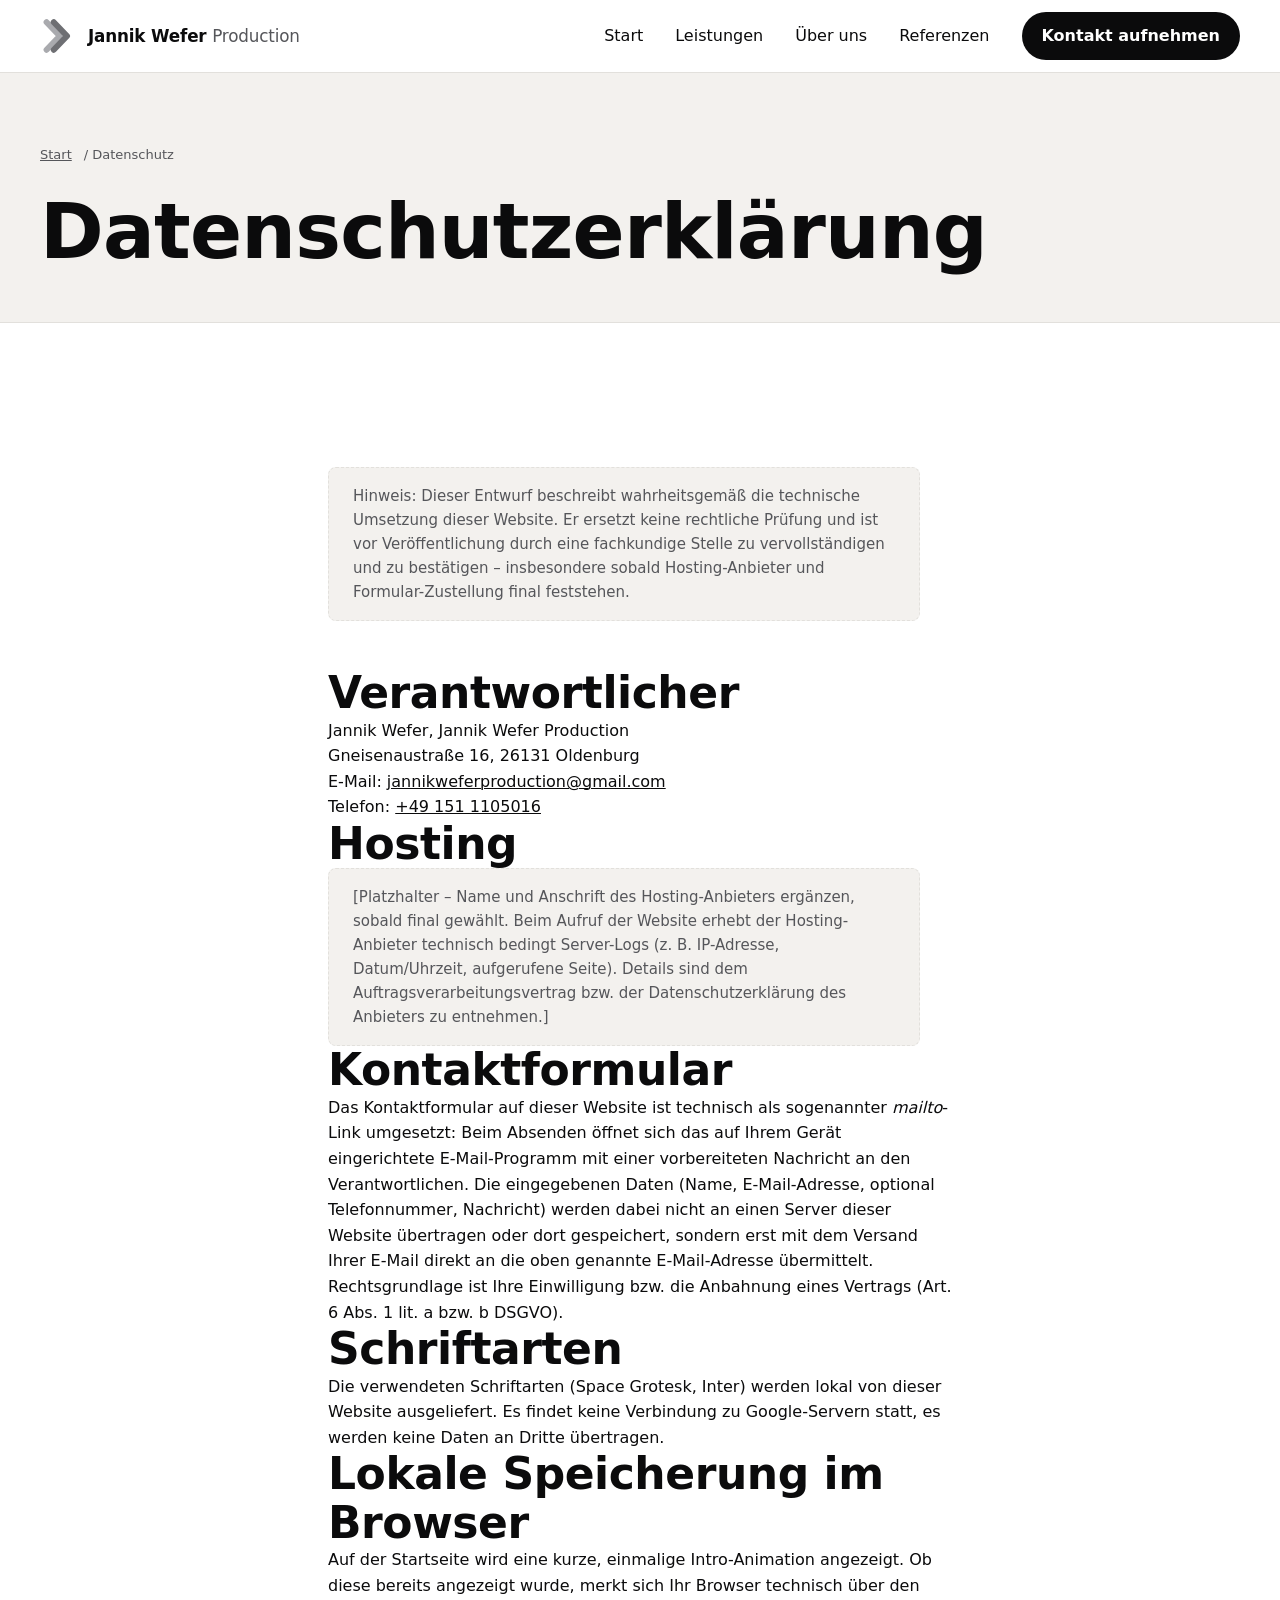
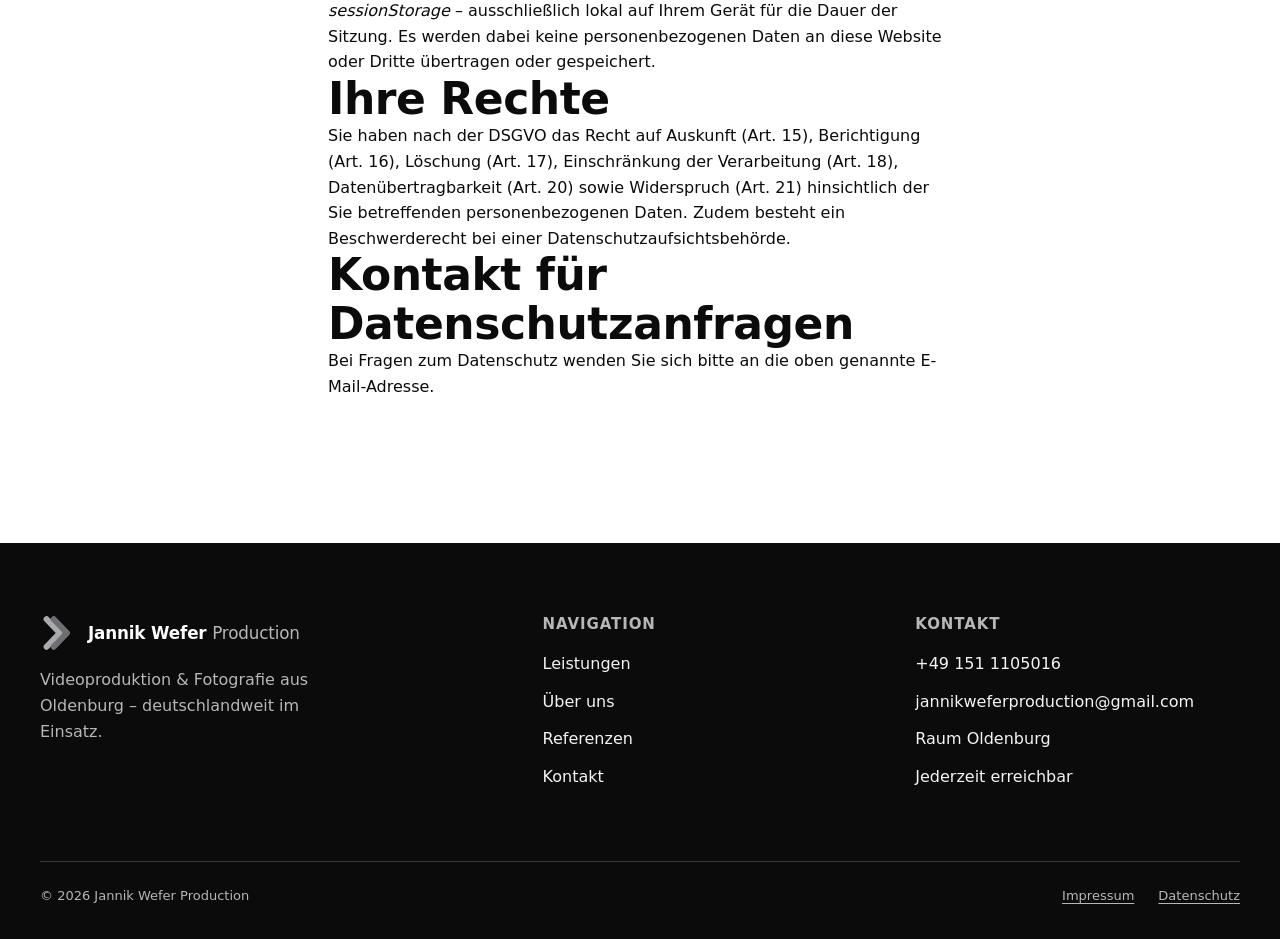
==== datenschutz/index.html @ 39b95551 "Add complete company website for Jannik Wefer Production Static HTML/CSS/JS site (Startseite, Leistu" ====
<!doctype html>
<html lang="de">
<head>
  <meta charset="UTF-8">
  <meta name="viewport" content="width=device-width, initial-scale=1, viewport-fit=cover">
  <title>Datenschutzerklärung | Jannik Wefer Production</title>
  <meta name="description" content="Datenschutzerklärung von Jannik Wefer Production.">
  <meta name="theme-color" content="#f3f1ee">
  <meta name="robots" content="noindex">
  <link rel="icon" type="image/svg+xml" href="/assets/images/logo/favicon.svg">
  <link rel="stylesheet" href="/assets/css/fonts.css">
  <link rel="stylesheet" href="/assets/css/tokens.css">
  <link rel="stylesheet" href="/assets/css/styles.css">
</head>
<body>
  <a class="skip-link" href="#main">Zum Inhalt springen</a>

  <header class="site-header">
    <div class="container site-header__inner">
      <a href="/" class="brand">
        <svg class="brand__mark" viewBox="0 0 120 120" aria-hidden="true" focusable="false">
          <path d="M22 14 L66 60 L22 106" fill="none" stroke="#a9aaae" stroke-width="20" stroke-linecap="round" stroke-linejoin="round"/>
          <path d="M46 14 L90 60 L46 106" fill="none" stroke="#6e6f73" stroke-width="20" stroke-linecap="round" stroke-linejoin="round"/>
        </svg>
        <span class="brand__name">Jannik Wefer <em>Production</em></span>
      </a>
      <button class="nav-toggle" aria-expanded="false" aria-controls="site-nav" aria-label="Menü öffnen">
        <span class="nav-toggle__bar"></span>
      </button>
      <nav id="site-nav" class="site-nav" aria-label="Hauptnavigation">
        <ul>
          <li><a href="/">Start</a></li>
          <li><a href="/leistungen/">Leistungen</a></li>
          <li><a href="/ueber-uns/">Über uns</a></li>
          <li><a href="/referenzen/">Referenzen</a></li>
          <li><a href="/kontakt/" class="nav-cta">Kontakt aufnehmen</a></li>
        </ul>
      </nav>
    </div>
  </header>

  <main id="main">
    <section class="page-hero">
      <div class="container">
        <p class="breadcrumbs"><a href="/">Start</a> / Datenschutz</p>
        <h1>Datenschutzerklärung</h1>
      </div>
    </section>

    <section class="section">
      <div class="container" style="max-width: 42rem;">
        <p class="placeholder-note" style="display:block; margin-bottom: var(--space-6);">
          Hinweis: Dieser Entwurf beschreibt wahrheitsgemäß die technische Umsetzung dieser Website. Er ersetzt keine rechtliche Prüfung und ist vor Veröffentlichung durch eine fachkundige Stelle zu vervollständigen und zu bestätigen – insbesondere sobald Hosting-Anbieter und Formular-Zustellung final feststehen.
        </p>

        <h2>Verantwortlicher</h2>
        <p>
          Jannik Wefer, Jannik Wefer Production<br>
          Gneisenaustraße 16, 26131 Oldenburg<br>
          E-Mail: <a href="mailto:jannikweferproduction@gmail.com">jannikweferproduction@gmail.com</a><br>
          Telefon: <a href="tel:+491511105016">+49 151 1105016</a>
        </p>

        <h2>Hosting</h2>
        <p class="placeholder-note" style="display:block;">[Platzhalter – Name und Anschrift des Hosting-Anbieters ergänzen, sobald final gewählt. Beim Aufruf der Website erhebt der Hosting-Anbieter technisch bedingt Server-Logs (z. B. IP-Adresse, Datum/Uhrzeit, aufgerufene Seite). Details sind dem Auftragsverarbeitungsvertrag bzw. der Datenschutzerklärung des Anbieters zu entnehmen.]</p>

        <h2>Kontaktformular</h2>
        <p>Das Kontaktformular auf dieser Website ist technisch als sogenannter <em>mailto</em>-Link umgesetzt: Beim Absenden öffnet sich das auf Ihrem Gerät eingerichtete E-Mail-Programm mit einer vorbereiteten Nachricht an den Verantwortlichen. Die eingegebenen Daten (Name, E-Mail-Adresse, optional Telefonnummer, Nachricht) werden dabei nicht an einen Server dieser Website übertragen oder dort gespeichert, sondern erst mit dem Versand Ihrer E-Mail direkt an die oben genannte E-Mail-Adresse übermittelt. Rechtsgrundlage ist Ihre Einwilligung bzw. die Anbahnung eines Vertrags (Art. 6 Abs. 1 lit. a bzw. b DSGVO).</p>

        <h2>Schriftarten</h2>
        <p>Die verwendeten Schriftarten (Space Grotesk, Inter) werden lokal von dieser Website ausgeliefert. Es findet keine Verbindung zu Google-Servern statt, es werden keine Daten an Dritte übertragen.</p>

        <h2>Lokale Speicherung im Browser</h2>
        <p>Auf der Startseite wird eine kurze, einmalige Intro-Animation angezeigt. Ob diese bereits angezeigt wurde, merkt sich Ihr Browser technisch über den <em>sessionStorage</em> – ausschließlich lokal auf Ihrem Gerät für die Dauer der Sitzung. Es werden dabei keine personenbezogenen Daten an diese Website oder Dritte übertragen oder gespeichert.</p>

        <h2>Ihre Rechte</h2>
        <p>Sie haben nach der DSGVO das Recht auf Auskunft (Art. 15), Berichtigung (Art. 16), Löschung (Art. 17), Einschränkung der Verarbeitung (Art. 18), Datenübertragbarkeit (Art. 20) sowie Widerspruch (Art. 21) hinsichtlich der Sie betreffenden personenbezogenen Daten. Zudem besteht ein Beschwerderecht bei einer Datenschutzaufsichtsbehörde.</p>

        <h2>Kontakt für Datenschutzanfragen</h2>
        <p>Bei Fragen zum Datenschutz wenden Sie sich bitte an die oben genannte E-Mail-Adresse.</p>
      </div>
    </section>
  </main>

  <footer class="site-footer">
    <div class="container">
      <div class="footer-grid">
        <div>
          <a href="/" class="brand" style="color: var(--color-white); margin-bottom: var(--space-3); display: inline-flex;">
            <svg class="brand__mark" viewBox="0 0 120 120" aria-hidden="true" focusable="false">
              <path d="M22 14 L66 60 L22 106" fill="none" stroke="#a9aaae" stroke-width="20" stroke-linecap="round" stroke-linejoin="round"/>
              <path d="M46 14 L90 60 L46 106" fill="none" stroke="#6e6f73" stroke-width="20" stroke-linecap="round" stroke-linejoin="round"/>
            </svg>
            <span class="brand__name">Jannik Wefer <em style="color: var(--color-text-on-dark-muted);">Production</em></span>
          </a>
          <p style="color: var(--color-text-on-dark-muted); max-width: 32ch;">Videoproduktion &amp; Fotografie aus Oldenburg – deutschlandweit im Einsatz.</p>
        </div>
        <div>
          <h3>Navigation</h3>
          <ul>
            <li><a href="/leistungen/">Leistungen</a></li>
            <li><a href="/ueber-uns/">Über uns</a></li>
            <li><a href="/referenzen/">Referenzen</a></li>
            <li><a href="/kontakt/">Kontakt</a></li>
          </ul>
        </div>
        <div>
          <h3>Kontakt</h3>
          <ul>
            <li><a href="tel:+491511105016">+49 151 1105016</a></li>
            <li><a href="mailto:jannikweferproduction@gmail.com">jannikweferproduction@gmail.com</a></li>
            <li>Raum Oldenburg</li>
            <li>Jederzeit erreichbar</li>
          </ul>
        </div>
      </div>
      <div class="footer-bottom">
        <p>&copy; <span id="year">2026</span> Jannik Wefer Production</p>
        <ul>
          <li><a href="/impressum/">Impressum</a></li>
          <li><a href="/datenschutz/">Datenschutz</a></li>
        </ul>
      </div>
    </div>
  </footer>

  <script src="/assets/js/main.js"></script>
</body>
</html>
---- assets/css/fonts.css ----
/* Lokal gehostete Schriftarten (kein externer Request an Google) –
   variable Fonts, daher ein Font-Weight-Bereich statt Einzelschnitte. */

@font-face {
  font-family: "Inter";
  font-style: normal;
  font-weight: 400 600;
  font-display: swap;
  src: url("/assets/fonts/inter-latin.woff2") format("woff2");
  unicode-range: U+0000-00FF, U+0131, U+0152-0153, U+02BB-02BC, U+02C6, U+02DA, U+02DC, U+0304, U+0308, U+0329, U+2000-206F, U+20AC, U+2122, U+2191, U+2193, U+2212, U+2215, U+FEFF, U+FFFD;
}
@font-face {
  font-family: "Inter";
  font-style: normal;
  font-weight: 400 600;
  font-display: swap;
  src: url("/assets/fonts/inter-latin-ext.woff2") format("woff2");
  unicode-range: U+0100-02BA, U+02BD-02C5, U+02C7-02CC, U+02CE-02D7, U+02DD-02FF, U+0304, U+0308, U+0329, U+1D00-1DBF, U+1E00-1E9F, U+1EF2-1EFF, U+2020, U+20A0-20AB, U+20AD-20C0, U+2113, U+2C60-2C7F, U+A720-A7FF;
}

@font-face {
  font-family: "Space Grotesk";
  font-style: normal;
  font-weight: 500 700;
  font-display: swap;
  src: url("/assets/fonts/space-grotesk-latin.woff2") format("woff2");
  unicode-range: U+0000-00FF, U+0131, U+0152-0153, U+02BB-02BC, U+02C6, U+02DA, U+02DC, U+0304, U+0308, U+0329, U+2000-206F, U+20AC, U+2122, U+2191, U+2193, U+2212, U+2215, U+FEFF, U+FFFD;
}
@font-face {
  font-family: "Space Grotesk";
  font-style: normal;
  font-weight: 500 700;
  font-display: swap;
  src: url("/assets/fonts/space-grotesk-latin-ext.woff2") format("woff2");
  unicode-range: U+0100-02BA, U+02BD-02C5, U+02C7-02CC, U+02CE-02D7, U+02DD-02FF, U+0304, U+0308, U+0329, U+1D00-1DBF, U+1E00-1E9F, U+1EF2-1EFF, U+2020, U+20A0-20AB, U+20AD-20C0, U+2113, U+2C60-2C7F, U+A720-A7FF;
}
---- assets/css/tokens.css ----
/* ==========================================================================
   Jannik Wefer Production – Design Tokens
   Abgeleitet aus dem Logo (Schwarz + Graphit-/Silbergrau-Chevron).
   ========================================================================== */

:root {
  /* ---- Neutrals (aus Logo) -------------------------------------------- */
  --color-black: #0b0b0c;      /* Monogramm-Schwarz: Primärtext, dunkle Flächen */
  --color-ink: #1c1d20;        /* erhöhte dunkle Fläche (Karten auf Dunkel) */
  --color-graphite: #6e6f73;   /* dunkler Chevron-Streifen */
  --color-silver: #a9aaae;     /* heller Chevron-Streifen */
  --color-mist: #f3f1ee;       /* warmes Off-White für Wechselflächen */
  --color-white: #ffffff;

  /* ---- Akzent: warmes Gold/Bronze ("Golden Hour") ----------------------
     Auf Hell nur als Fläche/Icon (>=3:1), fuer Fließtext/Links die
     abgedunkelte Variante nutzen (AA, >=4.5:1 auf Weiß). Auf Dunkel darf
     der helle Ton direkt als Text verwendet werden. */
  --color-accent: #c8a24a;
  --color-accent-dark: #a2802e;
  --color-accent-text-on-light: #8a6a1f;

  /* ---- Semantische Farben ------------------------------------------------ */
  --color-bg: var(--color-white);
  --color-bg-alt: var(--color-mist);
  --color-bg-dark: var(--color-black);
  --color-surface-dark: var(--color-ink);

  --color-text: var(--color-black);
  --color-text-muted: #55565a;
  --color-text-on-dark: #f5f4f2;
  --color-text-on-dark-muted: #b7b6b8;

  --color-border: #e2e0dc;
  --color-border-dark: #38393d;

  --color-focus: var(--color-accent-dark);
  --color-danger: #b3261e;

  /* ---- Typografie -------------------------------------------------------- */
  --font-display: "Space Grotesk", "Inter", system-ui, sans-serif;
  --font-body: "Inter", system-ui, -apple-system, "Segoe UI", sans-serif;

  --fs-100: 0.8125rem;   /* 13px – Meta/Labels */
  --fs-200: 0.9375rem;   /* 15px – klein */
  --fs-300: 1rem;        /* 16px – Basis */
  --fs-400: 1.125rem;    /* 18px – Lead */
  --fs-500: 1.5rem;      /* 24px – H3 */
  --fs-600: 2rem;        /* 32px – H2 */
  --fs-700: 2.75rem;     /* 44px – H1 mobil */
  --fs-800: 4rem;        /* 64px – H1 desktop */
  --fs-900: 5.5rem;      /* 88px – Hero groß */

  --lh-tight: 1.1;
  --lh-snug: 1.3;
  --lh-normal: 1.6;

  /* ---- Abstand (8px-Skala) ------------------------------------------- */
  --space-1: 0.5rem;
  --space-2: 0.75rem;
  --space-3: 1rem;
  --space-4: 1.5rem;
  --space-5: 2rem;
  --space-6: 3rem;
  --space-7: 4.5rem;
  --space-8: 6rem;
  --space-9: 9rem;

  --container-max: 78rem;
  --container-pad: var(--space-4);

  /* ---- Form/Radius/Schatten (bewusst zurückhaltend) -------------------- */
  --radius-sm: 4px;
  --radius-md: 8px;
  --radius-lg: 14px;
  --radius-pill: 999px;

  --shadow-sm: 0 1px 2px rgba(11, 11, 12, 0.06);
  --shadow-md: 0 8px 24px rgba(11, 11, 12, 0.10);
  --shadow-lg: 0 16px 48px rgba(11, 11, 12, 0.16);

  --ease-standard: cubic-bezier(0.22, 0.61, 0.36, 1);
  --ease-out: cubic-bezier(0.16, 1, 0.3, 1);
  --dur-fast: 160ms;
  --dur-base: 280ms;
  --dur-slow: 480ms;

  --z-header: 100;
  --z-overlay: 200;
  --z-intro: 300;
}

/* Dunkle Abschnitte (Hero, Footer, Intro) sind eine gezielte Gestaltungs-
   entscheidung über die Klasse `.on-dark`, nicht an die Systemeinstellung
   gekoppelt – so bleibt jeder Abschnitt bewusst art-direktet. */
.on-dark {
  --color-bg: var(--color-black);
  --color-bg-alt: var(--color-ink);
  --color-text: var(--color-text-on-dark);
  --color-text-muted: var(--color-text-on-dark-muted);
  --color-border: var(--color-border-dark);
}
---- assets/css/styles.css ----
/* ==========================================================================
   Jannik Wefer Production – Stylesheet
   Mobile-first. Tokens siehe tokens.css.
   ========================================================================== */

/* ---- Reset ------------------------------------------------------------- */
*, *::before, *::after { box-sizing: border-box; }
html { -webkit-text-size-adjust: 100%; text-size-adjust: 100%; }
body, h1, h2, h3, h4, p, figure, blockquote, dl, dd { margin: 0; }
ul, ol { list-style: none; margin: 0; padding: 0; }
img, picture, video, svg { display: block; max-width: 100%; height: auto; }
input, button, textarea, select { font: inherit; color: inherit; }
button { cursor: pointer; }
a { color: inherit; }
a:not([class]) { text-decoration-thickness: from-font; }

/* ---- Basis --------------------------------------------------------------*/
html {
  scroll-behavior: smooth;
  -webkit-text-size-adjust: 100%;
}
body {
  font-family: var(--font-body);
  font-size: var(--fs-300);
  line-height: var(--lh-normal);
  color: var(--color-text);
  background: var(--color-bg);
  min-height: 100svh;
  overflow-x: hidden;
  overscroll-behavior-y: none;
  -webkit-tap-highlight-color: transparent;
  overflow-wrap: break-word;
}

/* Sticky-Hover auf Touch vermeiden: Hover-Effekte nur, wenn ein Zeigegerät
   mit echtem Hover vorhanden ist (Maus/Trackpad). */
@media (hover: hover) and (pointer: fine) {
  .btn--accent:hover { background: var(--color-accent-dark); }
  .btn--dark:hover { background: var(--color-ink); }
  .btn--ghost:hover { background: rgba(11,11,12,0.06); }
  .on-dark .btn--ghost:hover { background: rgba(255,255,255,0.1); }
  .card--service:hover { border-color: var(--color-graphite); transform: translateY(-2px); }
  .site-nav a:not(.nav-cta):hover::after { right: 0; }
  .footer-grid a:hover { color: var(--color-accent); }
  .intro__skip:hover { color: var(--color-text-on-dark); border-color: var(--color-silver); }
}
.btn, .nav-toggle, .site-nav a, .faq-item summary {
  -webkit-user-select: none;
  user-select: none;
}
h1, h2, h3, h4 {
  font-family: var(--font-display);
  line-height: var(--lh-tight);
  font-weight: 600;
  letter-spacing: -0.01em;
}
h1 { font-size: clamp(var(--fs-700), 6vw, var(--fs-900)); }
h2 { font-size: clamp(var(--fs-600), 4.5vw, 2.75rem); }
h3 { font-size: var(--fs-500); line-height: var(--lh-snug); }
p { max-width: 62ch; }
.lead { font-size: var(--fs-400); color: var(--color-text-muted); max-width: 48ch; }
small, .meta { font-size: var(--fs-100); }

:focus-visible {
  outline: 3px solid var(--color-focus);
  outline-offset: 3px;
  border-radius: var(--radius-sm);
}

.skip-link {
  position: absolute;
  left: var(--space-3);
  top: -3.5rem;
  background: var(--color-black);
  color: var(--color-white);
  padding: var(--space-2) var(--space-3);
  border-radius: var(--radius-sm);
  z-index: var(--z-overlay);
  transition: top var(--dur-fast) var(--ease-standard);
}
.skip-link:focus { top: var(--space-3); }

.visually-hidden {
  position: absolute;
  width: 1px; height: 1px;
  overflow: hidden;
  clip: rect(0 0 0 0);
  white-space: nowrap;
}

/* ---- Layout -------------------------------------------------------------*/
.container {
  width: 100%;
  max-width: var(--container-max);
  margin-inline: auto;
  padding-left: max(var(--container-pad), env(safe-area-inset-left));
  padding-right: max(var(--container-pad), env(safe-area-inset-right));
}
.section {
  padding-block: var(--space-7);
}
@media (min-width: 60rem) {
  .section { padding-block: var(--space-9); }
}
.section--alt { background: var(--color-bg-alt); }
.section-head {
  max-width: 42rem;
  margin-bottom: var(--space-6);
}
.eyebrow {
  display: inline-flex;
  align-items: center;
  gap: var(--space-1);
  font-size: var(--fs-100);
  font-weight: 600;
  letter-spacing: 0.08em;
  text-transform: uppercase;
  color: var(--color-accent-text-on-light);
}
.on-dark .eyebrow { color: var(--color-accent); }

.grid {
  display: grid;
  gap: var(--space-5);
}
@media (min-width: 40rem) {
  .grid--2 { grid-template-columns: repeat(2, 1fr); }
}
@media (min-width: 60rem) {
  .grid--3 { grid-template-columns: repeat(3, 1fr); }
  .grid--4 { grid-template-columns: repeat(4, 1fr); }
}

/* ---- Buttons --------------------------------------------------------------*/
.btn {
  display: inline-flex;
  align-items: center;
  justify-content: center;
  gap: var(--space-2);
  padding: 0.9rem 1.6rem;
  min-height: 3rem;
  border-radius: var(--radius-md);
  font-weight: 600;
  font-size: var(--fs-300);
  text-decoration: none;
  border: 1px solid transparent;
  transition: transform var(--dur-fast) var(--ease-standard),
              background-color var(--dur-fast) var(--ease-standard),
              border-color var(--dur-fast) var(--ease-standard);
}
.btn--accent {
  background: var(--color-accent);
  color: var(--color-black);
}
.btn--dark {
  background: var(--color-black);
  color: var(--color-white);
}
.btn--ghost {
  background: transparent;
  border-color: currentColor;
  color: inherit;
}
.btn:active { transform: translateY(1px); }
.btn--block { width: 100%; }

/* ---- Header / Navigation --------------------------------------------------*/
.site-header {
  position: sticky;
  top: 0;
  z-index: var(--z-header);
  border-bottom: 1px solid var(--color-border);
  padding-top: env(safe-area-inset-top);
}
/* Der Weichzeichner sitzt auf einer eigenen Ebene: Ein "backdrop-filter"
   direkt auf .site-header würde einen neuen Containing Block für
   dessen "position: fixed"-Kind .site-nav erzeugen und das mobile
   Vollbildmenü auf die Header-Höhe einschränken. */
.site-header::before {
  content: "";
  position: absolute;
  inset: 0;
  background: rgba(255,255,255,0.86);
  backdrop-filter: saturate(140%) blur(10px);
  z-index: -1;
}
.site-header__inner {
  display: flex;
  align-items: center;
  justify-content: space-between;
  min-height: 4.5rem;
  gap: var(--space-4);
}
.brand {
  display: inline-flex;
  align-items: center;
  gap: var(--space-2);
  text-decoration: none;
  color: var(--color-black);
  font-family: var(--font-display);
  font-weight: 700;
  font-size: 1.05rem;
  letter-spacing: -0.01em;
  white-space: nowrap;
}
.brand__mark { width: 2.25rem; height: 2.25rem; flex-shrink: 0; }
.brand__name em { font-style: normal; color: var(--color-text-muted); font-weight: 500; }

.nav-toggle {
  display: inline-flex;
  align-items: center;
  justify-content: center;
  width: 3rem; height: 3rem;
  background: transparent;
  border: 1px solid var(--color-border);
  border-radius: var(--radius-md);
}
.nav-toggle__bar, .nav-toggle__bar::before, .nav-toggle__bar::after {
  content: "";
  position: absolute;
  width: 1.25rem;
  height: 2px;
  background: currentColor;
  transition: transform var(--dur-fast) var(--ease-standard), opacity var(--dur-fast);
}
.nav-toggle__bar { position: relative; }
.nav-toggle__bar::before { top: -6px; }
.nav-toggle__bar::after { top: 6px; }
.nav-toggle[aria-expanded="true"] .nav-toggle__bar { background: transparent; }
.nav-toggle[aria-expanded="true"] .nav-toggle__bar::before { transform: translateY(6px) rotate(45deg); }
.nav-toggle[aria-expanded="true"] .nav-toggle__bar::after { transform: translateY(-6px) rotate(-45deg); }

@media (min-width: 60rem) {
  .nav-toggle { display: none; }
}

.site-nav {
  position: fixed;
  top: calc(4.5rem + env(safe-area-inset-top));
  right: 0; bottom: 0; left: 0;
  background: var(--color-white);
  padding: var(--space-5) var(--container-pad);
  padding-bottom: max(var(--space-5), env(safe-area-inset-bottom));
  transform: translateY(-8px);
  opacity: 0;
  visibility: hidden;
  transition: opacity var(--dur-base) var(--ease-standard),
              transform var(--dur-base) var(--ease-standard),
              visibility var(--dur-base);
}
.site-nav.is-open {
  opacity: 1;
  transform: translateY(0);
  visibility: visible;
}
.site-nav ul {
  display: flex;
  flex-direction: column;
  gap: var(--space-2);
}
.site-nav a {
  display: block;
  padding: var(--space-3) 0;
  font-size: var(--fs-500);
  font-family: var(--font-display);
  font-weight: 600;
  text-decoration: none;
  border-bottom: 1px solid var(--color-border);
}
.site-nav .nav-cta {
  margin-top: var(--space-3);
  display: inline-flex;
  border-bottom: none;
  background: var(--color-black);
  color: var(--color-white);
  padding: var(--space-3) var(--space-4);
  border-radius: var(--radius-md);
  width: 100%;
  justify-content: center;
}

@media (min-width: 60rem) {
  .site-nav {
    position: static;
    inset: auto;
    background: none;
    padding: 0;
    opacity: 1;
    visibility: visible;
    transform: none;
  }
  .site-nav ul { flex-direction: row; align-items: center; gap: var(--space-5); }
  .site-nav a {
    padding: var(--space-1) 0;
    font-size: var(--fs-300);
    font-family: var(--font-body);
    font-weight: 500;
    border-bottom: none;
    position: relative;
  }
  .site-nav a:not(.nav-cta)::after {
    content: "";
    position: absolute;
    left: 0; right: 100%;
    bottom: -4px;
    height: 2px;
    background: var(--color-accent-dark);
    transition: right var(--dur-base) var(--ease-standard);
  }
  .site-nav a:not(.nav-cta)[aria-current="page"]::after { right: 0; }
  .site-nav .nav-cta {
    margin-top: 0;
    width: auto;
    padding: 0.7rem 1.25rem;
    border-radius: var(--radius-pill);
    font-weight: 600;
  }
}

/* ---- Hero -----------------------------------------------------------------*/
.hero {
  position: relative;
  background: linear-gradient(180deg, var(--color-black) 0%, var(--color-ink) 100%);
  color: var(--color-text-on-dark);
  padding-block: var(--space-8) var(--space-7);
  overflow: clip;
}
.hero::after {
  content: "";
  position: absolute;
  inset: 0;
  background:
    linear-gradient(115deg, transparent 40%, rgba(200,162,74,0.14) 55%, transparent 70%);
  pointer-events: none;
}
.hero__inner { position: relative; max-width: 46rem; }
.hero h1 { margin-block: var(--space-3); }
.hero .lead { color: var(--color-text-on-dark-muted); }
.hero__actions {
  display: flex;
  flex-wrap: wrap;
  gap: var(--space-3);
  margin-top: var(--space-5);
}
.trust-bar {
  display: flex;
  flex-wrap: wrap;
  gap: var(--space-2) var(--space-5);
  margin-top: var(--space-7);
  padding-top: var(--space-5);
  border-top: 1px solid var(--color-border-dark);
  font-size: var(--fs-200);
  color: var(--color-text-on-dark-muted);
}
.trust-bar strong { color: var(--color-text-on-dark); font-family: var(--font-display); }

/* ---- Karten ---------------------------------------------------------------*/
.card {
  background: var(--color-bg);
  border: 1px solid var(--color-border);
  border-radius: var(--radius-lg);
  padding: var(--space-5);
}
.card--service {
  display: flex;
  flex-direction: column;
  gap: var(--space-3);
  height: 100%;
  text-decoration: none;
  color: inherit;
  transition: border-color var(--dur-base) var(--ease-standard),
              transform var(--dur-base) var(--ease-standard);
}
.card--service .num {
  font-family: var(--font-display);
  color: var(--color-silver);
  font-size: var(--fs-500);
}
.card--service h3 { margin-top: var(--space-1); }
.card--service .arrow { margin-top: auto; font-family: var(--font-display); }

.usp-list { display: grid; gap: var(--space-4); }
@media (min-width: 40rem) { .usp-list { grid-template-columns: repeat(2, 1fr); } }
.usp {
  display: flex;
  gap: var(--space-3);
  align-items: flex-start;
}
.usp__icon {
  flex-shrink: 0;
  width: 2.75rem; height: 2.75rem;
  border-radius: var(--radius-md);
  background: var(--color-bg-alt);
  color: var(--color-graphite);
  display: flex; align-items: center; justify-content: center;
}
.usp__icon svg { width: 1.4rem; height: 1.4rem; }

/* ---- Ablauf/Prozess ---------------------------------------------------- */
.process { counter-reset: step; }
.process__item {
  position: relative;
  padding-left: var(--space-7);
  padding-bottom: var(--space-6);
  border-left: 1px solid var(--color-border);
  margin-left: 1.1rem;
}
.process__item:last-child { border-color: transparent; padding-bottom: 0; }
.process__item::before {
  counter-increment: step;
  content: counter(step);
  position: absolute;
  left: -1.1rem;
  top: 0;
  width: 2.2rem; height: 2.2rem;
  border-radius: 50%;
  background: var(--color-black);
  color: var(--color-white);
  font-family: var(--font-display);
  font-weight: 600;
  display: flex; align-items: center; justify-content: center;
}

/* ---- Referenzen / Galerie ----------------------------------------------- */
.gallery {
  display: grid;
  grid-template-columns: repeat(2, 1fr);
  gap: var(--space-3);
}
@media (min-width: 40rem) { .gallery { grid-template-columns: repeat(3, 1fr); } }
.gallery__item {
  position: relative;
  aspect-ratio: 4 / 5;
  border-radius: var(--radius-md);
  overflow: hidden;
  background: var(--color-bg-alt);
  border: 0;
  padding: 0;
}
.gallery__item img { width: 100%; height: 100%; object-fit: cover; }
.gallery__item figcaption,
.gallery__item .gallery__label {
  position: absolute;
  inset-inline: 0;
  bottom: 0;
  padding: var(--space-3);
  font-size: var(--fs-200);
  color: var(--color-white);
  background: linear-gradient(180deg, transparent, rgba(11,11,12,0.75));
}
.placeholder-tile {
  display: flex;
  align-items: center;
  justify-content: center;
  text-align: center;
  padding: var(--space-3);
  font-size: var(--fs-200);
  color: var(--color-text-muted);
  border: 1px dashed var(--color-border);
}

.testimonial {
  border-left: 3px solid var(--color-accent-dark);
  padding-left: var(--space-4);
}
.testimonial p { font-size: var(--fs-400); font-family: var(--font-display); font-weight: 500; }
.testimonial cite { display: block; margin-top: var(--space-3); font-style: normal; color: var(--color-text-muted); font-size: var(--fs-200); }

.placeholder-note {
  display: inline-flex;
  align-items: center;
  gap: var(--space-2);
  font-size: var(--fs-200);
  color: var(--color-text-muted);
  background: var(--color-bg-alt);
  border: 1px dashed var(--color-border);
  border-radius: var(--radius-md);
  padding: var(--space-3) var(--space-4);
}

/* ---- FAQ ------------------------------------------------------------------*/
.faq-item {
  border-bottom: 1px solid var(--color-border);
}
.faq-item summary {
  list-style: none;
  display: flex;
  align-items: center;
  justify-content: space-between;
  gap: var(--space-3);
  padding-block: var(--space-4);
  font-family: var(--font-display);
  font-weight: 600;
  font-size: var(--fs-400);
}
.faq-item summary::-webkit-details-marker { display: none; }
.faq-item summary .icon { transition: transform var(--dur-base) var(--ease-standard); flex-shrink: 0; }
.faq-item[open] summary .icon { transform: rotate(45deg); }
.faq-item p { padding-bottom: var(--space-4); color: var(--color-text-muted); }

/* ---- Formular --------------------------------------------------------------*/
.form-field { margin-bottom: var(--space-4); }
.form-field label {
  display: block;
  font-weight: 600;
  font-size: var(--fs-200);
  margin-bottom: var(--space-1);
}
.form-field input,
.form-field textarea,
.form-field select {
  width: 100%;
  padding: 0.85rem 1rem;
  border: 1px solid var(--color-border);
  border-radius: var(--radius-md);
  background: var(--color-bg);
  font-size: 1rem; /* verhindert Zoom bei Fokus auf iOS */
}
.form-field input:focus,
.form-field textarea:focus,
.form-field select:focus {
  border-color: var(--color-focus);
}
.form-field textarea { min-height: 9rem; resize: vertical; }
.form-field--checkbox { display: flex; align-items: flex-start; gap: var(--space-2); }
.form-field--checkbox input { width: 1.25rem; height: 1.25rem; margin-top: 0.2rem; }
.form-field--checkbox label { font-weight: 400; }
.form-hint { font-size: var(--fs-100); color: var(--color-text-muted); margin-top: var(--space-1); }
.form-error {
  font-size: var(--fs-100);
  color: var(--color-danger);
  margin-top: var(--space-1);
  display: none;
}
.form-field.is-invalid input,
.form-field.is-invalid textarea { border-color: var(--color-danger); }
.form-field.is-invalid .form-error { display: block; }
.form-status {
  padding: var(--space-3) var(--space-4);
  border-radius: var(--radius-md);
  margin-bottom: var(--space-4);
  font-size: var(--fs-200);
}
.form-status--success { background: #e9f3ea; color: #1e4620; }
.form-status--error { background: #fbe9e7; color: var(--color-danger); }

/* ---- Kontakt-Info-Kacheln ------------------------------------------------ */
.contact-info { display: grid; gap: var(--space-4); }
.contact-info a { text-decoration: none; }
.contact-info__item {
  display: flex; gap: var(--space-3); align-items: flex-start;
  padding: var(--space-4);
  border: 1px solid var(--color-border);
  border-radius: var(--radius-md);
}

/* ---- Footer ---------------------------------------------------------------*/
.site-footer {
  background: var(--color-black);
  color: var(--color-text-on-dark);
  padding-top: var(--space-7);
  padding-bottom: max(var(--space-5), env(safe-area-inset-bottom));
}
.footer-grid {
  display: grid;
  gap: var(--space-6);
}
@media (min-width: 48rem) {
  .footer-grid { grid-template-columns: 1.4fr 1fr 1fr; }
}
.footer-grid h3 {
  font-size: var(--fs-200);
  text-transform: uppercase;
  letter-spacing: 0.06em;
  color: var(--color-text-on-dark-muted);
  margin-bottom: var(--space-3);
}
.footer-grid ul { display: flex; flex-direction: column; gap: var(--space-2); }
.footer-grid a { text-decoration: none; color: var(--color-text-on-dark); }
.footer-bottom {
  margin-top: var(--space-7);
  padding-top: var(--space-4);
  border-top: 1px solid var(--color-border-dark);
  display: flex;
  flex-wrap: wrap;
  gap: var(--space-3);
  justify-content: space-between;
  font-size: var(--fs-100);
  color: var(--color-text-on-dark-muted);
}
.footer-bottom ul { display: flex; gap: var(--space-4); flex-wrap: wrap; }
.footer-bottom a { color: inherit; text-decoration: underline; text-underline-offset: 3px; }

/* ---- Intro-Animation (Startseite) ------------------------------------------
   Läuft nur beim ersten Besuch der Sitzung, ist jederzeit überspringbar
   (Klick/Tastatur/Scroll) und bricht sofort ab bei reduzierter Bewegung. */
.intro {
  position: fixed;
  inset: 0;
  z-index: var(--z-intro);
  background: var(--color-black);
  display: flex;
  align-items: center;
  justify-content: center;
  transition: opacity var(--dur-slow) var(--ease-standard),
              visibility var(--dur-slow);
}
.intro[hidden] { display: none; }
.intro.is-leaving { opacity: 0; visibility: hidden; }
.intro__chevron {
  width: min(70vw, 22rem);
  height: auto;
  overflow: visible;
}
.intro__path {
  stroke-dasharray: 210;
  stroke-dashoffset: 210;
  animation: draw 760ms var(--ease-out) forwards;
}
.intro__path.light { stroke: var(--color-silver); }
.intro__path.dark { stroke: var(--color-graphite); animation-delay: 200ms; }
.intro__skip {
  position: absolute;
  bottom: max(var(--space-5), env(safe-area-inset-bottom));
  right: max(var(--space-5), env(safe-area-inset-right));
  min-height: 2.75rem;
  background: transparent;
  border: 1px solid var(--color-border-dark);
  color: var(--color-text-on-dark-muted);
  padding: 0.6rem 1.25rem;
  border-radius: var(--radius-pill);
  font-size: var(--fs-100);
}

@keyframes draw { to { stroke-dashoffset: 0; } }
@keyframes fade-in { to { opacity: 1; } }

/* ---- Reduced Motion: Website bleibt ohne Animation voll nutzbar ---------- */
@media (prefers-reduced-motion: reduce) {
  html { scroll-behavior: auto; }
  .intro { display: none !important; }
  .intro__path { animation: none; }
  * { animation-duration: 0.001ms !important; transition-duration: 0.001ms !important; }
}

/* ---- Seitenspezifischer Hero (Unterseiten, heller) ----------------------- */
.page-hero {
  padding-block: var(--space-7) var(--space-6);
  border-bottom: 1px solid var(--color-border);
  background: var(--color-bg-alt);
}
.page-hero .eyebrow { margin-bottom: var(--space-2); }
.breadcrumbs {
  display: flex; gap: var(--space-2); flex-wrap: wrap;
  font-size: var(--fs-100); color: var(--color-text-muted);
  margin-bottom: var(--space-4);
}
.breadcrumbs a { color: inherit; }

/* ---- Utility --------------------------------------------------------------*/
.text-center { text-align: center; }
.mt-0 { margin-top: 0; }
.stack { display: flex; flex-direction: column; gap: var(--space-3); }
.cluster { display: flex; flex-wrap: wrap; gap: var(--space-3); align-items: center; }
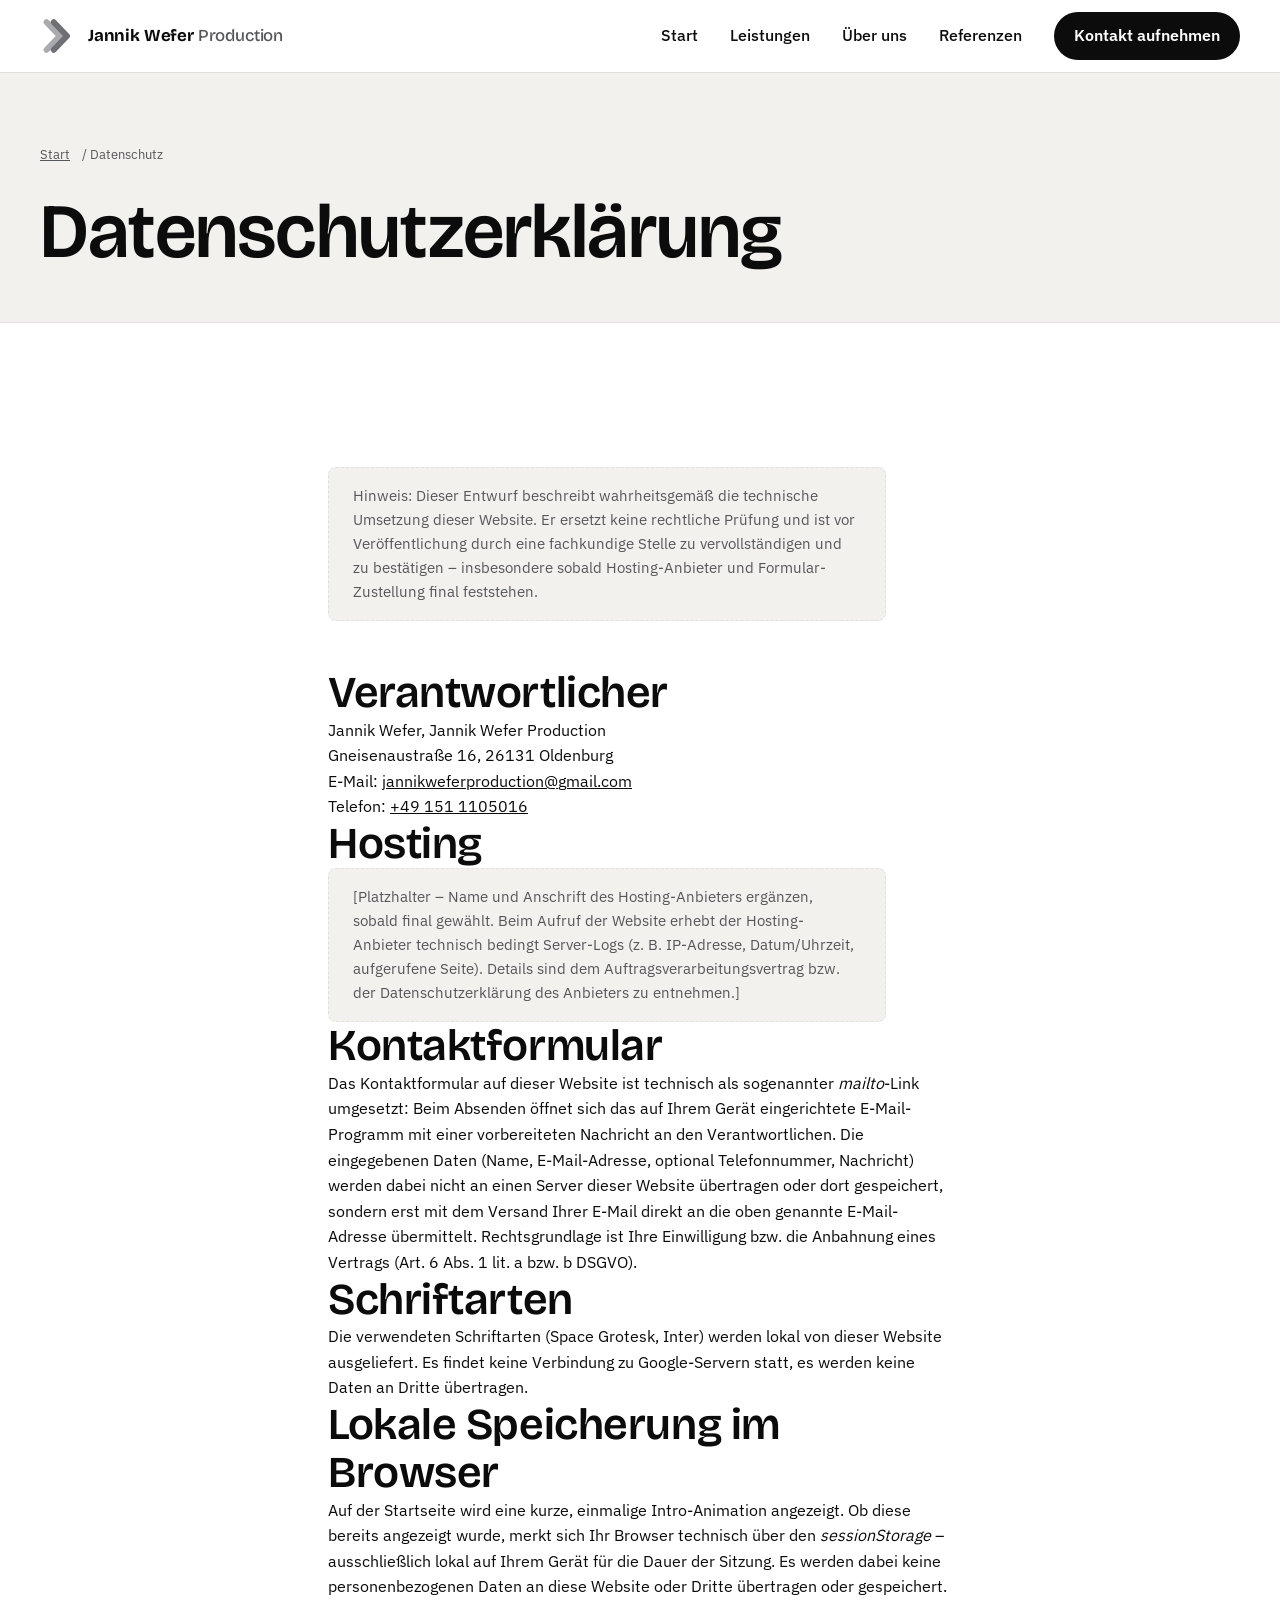
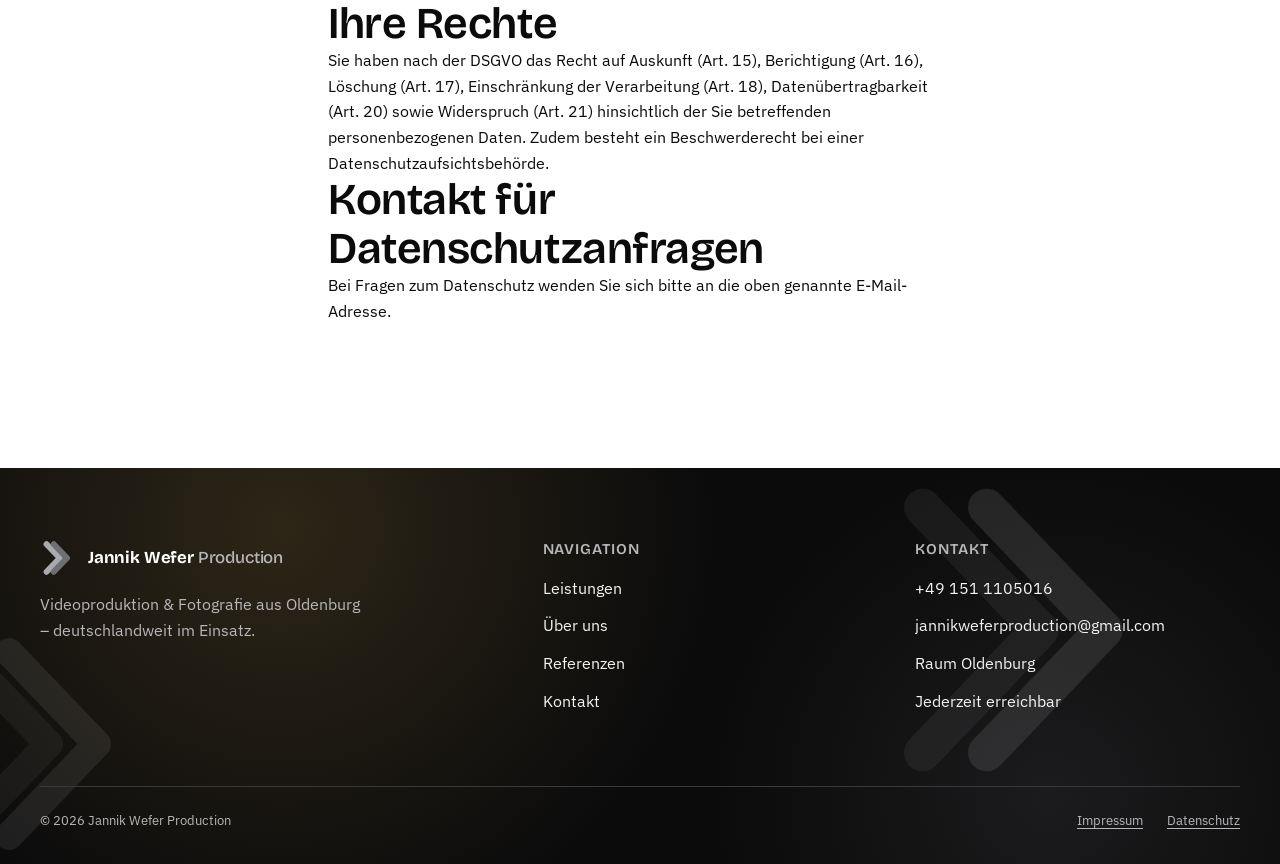
==== commit 211901bb: "Add cinematic motion system: scene backgrounds, tilt, spotlight, reveals The site felt static after " ====
--- a/datenschutz/index.html
+++ b/datenschutz/index.html
@@ -2,6 +2,7 @@
 <html lang="de">
 <head>
   <meta charset="UTF-8">
+  <script>document.documentElement.classList.add('js');</script>
   <meta name="viewport" content="width=device-width, initial-scale=1, viewport-fit=cover">
   <title>Datenschutzerklärung | Jannik Wefer Production</title>
   <meta name="description" content="Datenschutzerklärung von Jannik Wefer Production.">
@@ -49,7 +50,7 @@
 
     <section class="section">
       <div class="container" style="max-width: 42rem;">
-        <p class="placeholder-note" style="display:block; margin-bottom: var(--space-6);">
+        <p class="placeholder-note reveal" style="display:block; margin-bottom: var(--space-6);">
           Hinweis: Dieser Entwurf beschreibt wahrheitsgemäß die technische Umsetzung dieser Website. Er ersetzt keine rechtliche Prüfung und ist vor Veröffentlichung durch eine fachkundige Stelle zu vervollständigen und zu bestätigen – insbesondere sobald Hosting-Anbieter und Formular-Zustellung final feststehen.
         </p>
 
@@ -62,7 +63,7 @@
         </p>
 
         <h2>Hosting</h2>
-        <p class="placeholder-note" style="display:block;">[Platzhalter – Name und Anschrift des Hosting-Anbieters ergänzen, sobald final gewählt. Beim Aufruf der Website erhebt der Hosting-Anbieter technisch bedingt Server-Logs (z. B. IP-Adresse, Datum/Uhrzeit, aufgerufene Seite). Details sind dem Auftragsverarbeitungsvertrag bzw. der Datenschutzerklärung des Anbieters zu entnehmen.]</p>
+        <p class="placeholder-note reveal" style="display:block;">[Platzhalter – Name und Anschrift des Hosting-Anbieters ergänzen, sobald final gewählt. Beim Aufruf der Website erhebt der Hosting-Anbieter technisch bedingt Server-Logs (z. B. IP-Adresse, Datum/Uhrzeit, aufgerufene Seite). Details sind dem Auftragsverarbeitungsvertrag bzw. der Datenschutzerklärung des Anbieters zu entnehmen.]</p>
 
         <h2>Kontaktformular</h2>
         <p>Das Kontaktformular auf dieser Website ist technisch als sogenannter <em>mailto</em>-Link umgesetzt: Beim Absenden öffnet sich das auf Ihrem Gerät eingerichtete E-Mail-Programm mit einer vorbereiteten Nachricht an den Verantwortlichen. Die eingegebenen Daten (Name, E-Mail-Adresse, optional Telefonnummer, Nachricht) werden dabei nicht an einen Server dieser Website übertragen oder dort gespeichert, sondern erst mit dem Versand Ihrer E-Mail direkt an die oben genannte E-Mail-Adresse übermittelt. Rechtsgrundlage ist Ihre Einwilligung bzw. die Anbahnung eines Vertrags (Art. 6 Abs. 1 lit. a bzw. b DSGVO).</p>
--- a/assets/css/fonts.css
+++ b/assets/css/fonts.css
@@ -2,35 +2,35 @@
    variable Fonts, daher ein Font-Weight-Bereich statt Einzelschnitte. */
 
 @font-face {
-  font-family: "Inter";
+  font-family: "IBM Plex Sans";
   font-style: normal;
   font-weight: 400 600;
   font-display: swap;
-  src: url("/assets/fonts/inter-latin.woff2") format("woff2");
+  src: url("/assets/fonts/ibm-plex-sans-latin.woff2") format("woff2");
   unicode-range: U+0000-00FF, U+0131, U+0152-0153, U+02BB-02BC, U+02C6, U+02DA, U+02DC, U+0304, U+0308, U+0329, U+2000-206F, U+20AC, U+2122, U+2191, U+2193, U+2212, U+2215, U+FEFF, U+FFFD;
 }
 @font-face {
-  font-family: "Inter";
+  font-family: "IBM Plex Sans";
   font-style: normal;
   font-weight: 400 600;
   font-display: swap;
-  src: url("/assets/fonts/inter-latin-ext.woff2") format("woff2");
+  src: url("/assets/fonts/ibm-plex-sans-latin-ext.woff2") format("woff2");
   unicode-range: U+0100-02BA, U+02BD-02C5, U+02C7-02CC, U+02CE-02D7, U+02DD-02FF, U+0304, U+0308, U+0329, U+1D00-1DBF, U+1E00-1E9F, U+1EF2-1EFF, U+2020, U+20A0-20AB, U+20AD-20C0, U+2113, U+2C60-2C7F, U+A720-A7FF;
 }
 
 @font-face {
-  font-family: "Space Grotesk";
+  font-family: "Bricolage Grotesque";
   font-style: normal;
   font-weight: 500 700;
   font-display: swap;
-  src: url("/assets/fonts/space-grotesk-latin.woff2") format("woff2");
+  src: url("/assets/fonts/bricolage-grotesque-latin.woff2") format("woff2");
   unicode-range: U+0000-00FF, U+0131, U+0152-0153, U+02BB-02BC, U+02C6, U+02DA, U+02DC, U+0304, U+0308, U+0329, U+2000-206F, U+20AC, U+2122, U+2191, U+2193, U+2212, U+2215, U+FEFF, U+FFFD;
 }
 @font-face {
-  font-family: "Space Grotesk";
+  font-family: "Bricolage Grotesque";
   font-style: normal;
   font-weight: 500 700;
   font-display: swap;
-  src: url("/assets/fonts/space-grotesk-latin-ext.woff2") format("woff2");
+  src: url("/assets/fonts/bricolage-grotesque-latin-ext.woff2") format("woff2");
   unicode-range: U+0100-02BA, U+02BD-02C5, U+02C7-02CC, U+02CE-02D7, U+02DD-02FF, U+0304, U+0308, U+0329, U+1D00-1DBF, U+1E00-1E9F, U+1EF2-1EFF, U+2020, U+20A0-20AB, U+20AD-20C0, U+2113, U+2C60-2C7F, U+A720-A7FF;
 }
--- a/assets/css/tokens.css
+++ b/assets/css/tokens.css
@@ -18,7 +18,7 @@
      der helle Ton direkt als Text verwendet werden. */
   --color-accent: #c8a24a;
   --color-accent-dark: #a2802e;
-  --color-accent-text-on-light: #8a6a1f;
+  --color-accent-text-on-light: #765a1a;
 
   /* ---- Semantische Farben ------------------------------------------------ */
   --color-bg: var(--color-white);
@@ -38,8 +38,8 @@
   --color-danger: #b3261e;
 
   /* ---- Typografie -------------------------------------------------------- */
-  --font-display: "Space Grotesk", "Inter", system-ui, sans-serif;
-  --font-body: "Inter", system-ui, -apple-system, "Segoe UI", sans-serif;
+  --font-display: "Bricolage Grotesque", system-ui, sans-serif;
+  --font-body: "IBM Plex Sans", system-ui, -apple-system, "Segoe UI", sans-serif;
 
   --fs-100: 0.8125rem;   /* 13px – Meta/Labels */
   --fs-200: 0.9375rem;   /* 15px – klein */
@@ -88,6 +88,7 @@
   --z-header: 100;
   --z-overlay: 200;
   --z-intro: 300;
+  --z-grain: 400;
 }
 
 /* Dunkle Abschnitte (Hero, Footer, Intro) sind eine gezielte Gestaltungs-
--- a/assets/css/styles.css
+++ b/assets/css/styles.css
@@ -39,10 +39,23 @@
   .btn--dark:hover { background: var(--color-ink); }
   .btn--ghost:hover { background: rgba(11,11,12,0.06); }
   .on-dark .btn--ghost:hover { background: rgba(255,255,255,0.1); }
-  .card--service:hover { border-color: var(--color-graphite); transform: translateY(-2px); }
+  .card--service:hover { border-color: var(--color-graphite); }
   .site-nav a:not(.nav-cta):hover::after { right: 0; }
   .footer-grid a:hover { color: var(--color-accent); }
   .intro__skip:hover { color: var(--color-text-on-dark); border-color: var(--color-silver); }
+
+  /* Karten-Tilt: folgt dem Mauszeiger über JS-gesetzte Custom Properties.
+     Ohne echtes Hover (Touch) bleibt die Karte flach. */
+  .card--service {
+    transform: perspective(900px) rotateX(var(--tilt-x, 0deg)) rotateY(var(--tilt-y, 0deg)) translateY(var(--tilt-lift, 0px));
+    transition: transform 320ms var(--ease-out), border-color var(--dur-base) var(--ease-standard);
+  }
+
+  /* Magnetischer Zug auf den primären CTAs */
+  .btn--accent, .btn--dark {
+    transform: translate(var(--mag-x, 0px), var(--mag-y, 0px));
+    transition: transform 260ms var(--ease-out), background-color var(--dur-fast) var(--ease-standard);
+  }
 }
 .btn, .nav-toggle, .site-nav a, .faq-item summary {
   -webkit-user-select: none;
@@ -107,17 +120,22 @@
   max-width: 42rem;
   margin-bottom: var(--space-6);
 }
-.eyebrow {
-  display: inline-flex;
-  align-items: center;
-  gap: var(--space-1);
-  font-size: var(--fs-100);
-  font-weight: 600;
-  letter-spacing: 0.08em;
-  text-transform: uppercase;
-  color: var(--color-accent-text-on-light);
-}
-.on-dark .eyebrow { color: var(--color-accent); }
+
+/* ---- Scroll-Reveal (dosiert: Section-Intros und Gruppen von Karten) ------
+   Versteckter Ausgangszustand nur mit Klasse "js" auf <html> (siehe
+   main.js) – ohne JavaScript bleibt jeder Inhalt regär sichtbar. */
+.js .reveal {
+  opacity: 0;
+  transform: translateY(18px);
+  transition: opacity 640ms var(--ease-out), transform 640ms var(--ease-out);
+}
+.reveal.is-visible { opacity: 1; transform: none; }
+.reveal:nth-child(1) { transition-delay: 0ms; }
+.reveal:nth-child(2) { transition-delay: 90ms; }
+.reveal:nth-child(3) { transition-delay: 180ms; }
+.reveal:nth-child(4) { transition-delay: 270ms; }
+.reveal:nth-child(5) { transition-delay: 360ms; }
+.reveal:nth-child(6) { transition-delay: 450ms; }
 
 .grid {
   display: grid;
@@ -342,17 +360,57 @@
   gap: var(--space-3);
   margin-top: var(--space-5);
 }
-.trust-bar {
-  display: flex;
-  flex-wrap: wrap;
-  gap: var(--space-2) var(--space-5);
-  margin-top: var(--space-7);
-  padding-top: var(--space-5);
-  border-top: 1px solid var(--color-border-dark);
-  font-size: var(--fs-200);
-  color: var(--color-text-on-dark-muted);
-}
-.trust-bar strong { color: var(--color-text-on-dark); font-family: var(--font-display); }
+
+/* ---- Cinematic Scene: wiederkehrende Bildsprache auf dunklen Flächen ------
+   Ersetzt fehlende Fotografie durch das eigene Markenzeichen (Chevron) plus
+   ein weiches Licht-Mesh, das dem Mauszeiger folgt (Desktop) bzw. langsam
+   treibt (Hero/Intro). Rein dekorativ, "aria-hidden" durch fehlenden Text,
+   kein zusätzliches Markup nötig. */
+.hero, .on-dark, .site-footer, .intro {
+  position: relative;
+}
+.hero > .container, .on-dark > .container, .site-footer > .container,
+.intro__chevron, .intro__skip, .intro__glow {
+  position: relative;
+  z-index: 1;
+}
+.hero::before, .on-dark::before, .site-footer::before, .intro::before {
+  content: "";
+  position: absolute;
+  inset: 0;
+  z-index: 0;
+  pointer-events: none;
+  background-image:
+    radial-gradient(45rem 45rem at var(--spot-x, 22%) var(--spot-y, 15%), rgba(200,162,74,0.18), transparent 60%),
+    radial-gradient(38rem 38rem at 82% 82%, rgba(110,111,115,0.16), transparent 55%),
+    url("data:image/svg+xml,%3Csvg xmlns='http://www.w3.org/2000/svg' viewBox='0 0 120 120'%3E%3Cpath d='M22 14L66 60L22 106' fill='none' stroke='white' stroke-opacity='.06' stroke-width='14' stroke-linecap='round' stroke-linejoin='round'/%3E%3Cpath d='M46 14L90 60L46 106' fill='none' stroke='white' stroke-opacity='.1' stroke-width='14' stroke-linecap='round' stroke-linejoin='round'/%3E%3C/svg%3E"),
+    url("data:image/svg+xml,%3Csvg xmlns='http://www.w3.org/2000/svg' viewBox='0 0 120 120'%3E%3Cpath d='M22 14L66 60L22 106' fill='none' stroke='white' stroke-opacity='.05' stroke-width='14' stroke-linecap='round' stroke-linejoin='round'/%3E%3Cpath d='M46 14L90 60L46 106' fill='none' stroke='white' stroke-opacity='.08' stroke-width='14' stroke-linecap='round' stroke-linejoin='round'/%3E%3C/svg%3E");
+  background-repeat: no-repeat, no-repeat, no-repeat, no-repeat;
+  background-position: 0 0, 0 0, 90% 2%, -8% 100%;
+  background-size: auto, auto, 20rem, 15rem;
+}
+.hero::before, .intro::before {
+  filter: blur(4px);
+  animation: scene-drift 26s ease-in-out infinite alternate;
+  will-change: transform;
+}
+@keyframes scene-drift {
+  0% { transform: translate3d(0,0,0) scale(1); }
+  100% { transform: translate3d(-1.5%, 1.5%, 0) scale(1.06); }
+}
+
+/* Grobkörniger Filmlook über der gesamten Seite: fixiert und nicht
+   interaktiv, daher kein Repaint-Kostenfaktor beim Scrollen. */
+body::after {
+  content: "";
+  position: fixed;
+  inset: 0;
+  z-index: var(--z-grain);
+  pointer-events: none;
+  opacity: 0.035;
+  mix-blend-mode: overlay;
+  background-image: url("data:image/svg+xml,%3Csvg xmlns='http://www.w3.org/2000/svg' width='140' height='140'%3E%3Cfilter id='n'%3E%3CfeTurbulence type='fractalNoise' baseFrequency='0.85' numOctaves='2' stitchTiles='stitch'/%3E%3C/filter%3E%3Crect width='100%25' height='100%25' filter='url(%23n)'/%3E%3C/svg%3E");
+}
 
 /* ---- Karten ---------------------------------------------------------------*/
 .card {
@@ -396,16 +454,31 @@
 }
 .usp__icon svg { width: 1.4rem; height: 1.4rem; }
 
-/* ---- Ablauf/Prozess ---------------------------------------------------- */
+/* ---- Ablauf/Prozess ---------------------------------------------------------
+   Die Verbindungslinie "zeichnet" sich Schritt für Schritt, sobald der
+   jeweilige Punkt beim Scrollen in den Sichtbereich kommt (Storytelling:
+   zeigt Fortschritt in derselben Reihenfolge, in der die Inhalte gelesen
+   werden). Ohne JavaScript oder bei reduzierter Bewegung sofort vollständig
+   sichtbar. */
 .process { counter-reset: step; }
 .process__item {
   position: relative;
   padding-left: var(--space-7);
   padding-bottom: var(--space-6);
-  border-left: 1px solid var(--color-border);
   margin-left: 1.1rem;
 }
-.process__item:last-child { border-color: transparent; padding-bottom: 0; }
+.process__item:last-child { padding-bottom: 0; }
+.process__item::after {
+  content: "";
+  position: absolute;
+  left: -1px;
+  top: 2.2rem;
+  bottom: 0;
+  width: 1px;
+  background: var(--color-border);
+  transform-origin: top;
+}
+.process__item:last-child::after { display: none; }
 .process__item::before {
   counter-increment: step;
   content: counter(step);
@@ -420,6 +493,12 @@
   font-weight: 600;
   display: flex; align-items: center; justify-content: center;
 }
+/* Versteckter Ausgangszustand nur, wenn JavaScript nachweislich läuft
+   (Klasse "js" auf <html>) – ohne JS bleibt alles regär sichtbar. */
+.js .process__item::after { transform: scaleY(0); transition: transform 640ms var(--ease-out); }
+.js .process__item::before { transform: scale(0); transition: transform 640ms var(--ease-out); }
+.js .process__item.is-visible::after { transform: scaleY(1); }
+.js .process__item.is-visible::before { transform: scale(1); }
 
 /* ---- Referenzen / Galerie ----------------------------------------------- */
 .gallery {
@@ -460,8 +539,19 @@
 }
 
 .testimonial {
-  border-left: 3px solid var(--color-accent-dark);
-  padding-left: var(--space-4);
+  position: relative;
+  padding-top: var(--space-6);
+}
+.testimonial::before {
+  content: "\201C";
+  position: absolute;
+  top: -0.75rem;
+  left: 0;
+  font-family: var(--font-display);
+  font-size: 4.5rem;
+  font-weight: 700;
+  line-height: 1;
+  color: var(--color-silver);
 }
 .testimonial p { font-size: var(--fs-400); font-family: var(--font-display); font-weight: 500; }
 .testimonial cite { display: block; margin-top: var(--space-3); font-style: normal; color: var(--color-text-muted); font-size: var(--fs-200); }
@@ -607,6 +697,27 @@
 }
 .intro[hidden] { display: none; }
 .intro.is-leaving { opacity: 0; visibility: hidden; }
+.intro.is-leaving .intro__chevron,
+.intro.is-leaving .intro__glow {
+  transform: scale(1.1);
+  transition: transform var(--dur-slow) var(--ease-standard);
+}
+.intro__glow {
+  position: absolute;
+  width: 42rem;
+  height: 42rem;
+  border-radius: 50%;
+  background: radial-gradient(circle, rgba(200,162,74,0.4), transparent 65%);
+  opacity: 0;
+  animation: glow-pulse 1300ms var(--ease-out) forwards;
+  animation-delay: 550ms;
+  pointer-events: none;
+}
+@keyframes glow-pulse {
+  0% { opacity: 0; transform: scale(0.6); }
+  45% { opacity: 1; }
+  100% { opacity: 0.55; transform: scale(1.15); }
+}
 .intro__chevron {
   width: min(70vw, 22rem);
   height: auto;
@@ -649,7 +760,6 @@
   border-bottom: 1px solid var(--color-border);
   background: var(--color-bg-alt);
 }
-.page-hero .eyebrow { margin-bottom: var(--space-2); }
 .breadcrumbs {
   display: flex; gap: var(--space-2); flex-wrap: wrap;
   font-size: var(--fs-100); color: var(--color-text-muted);
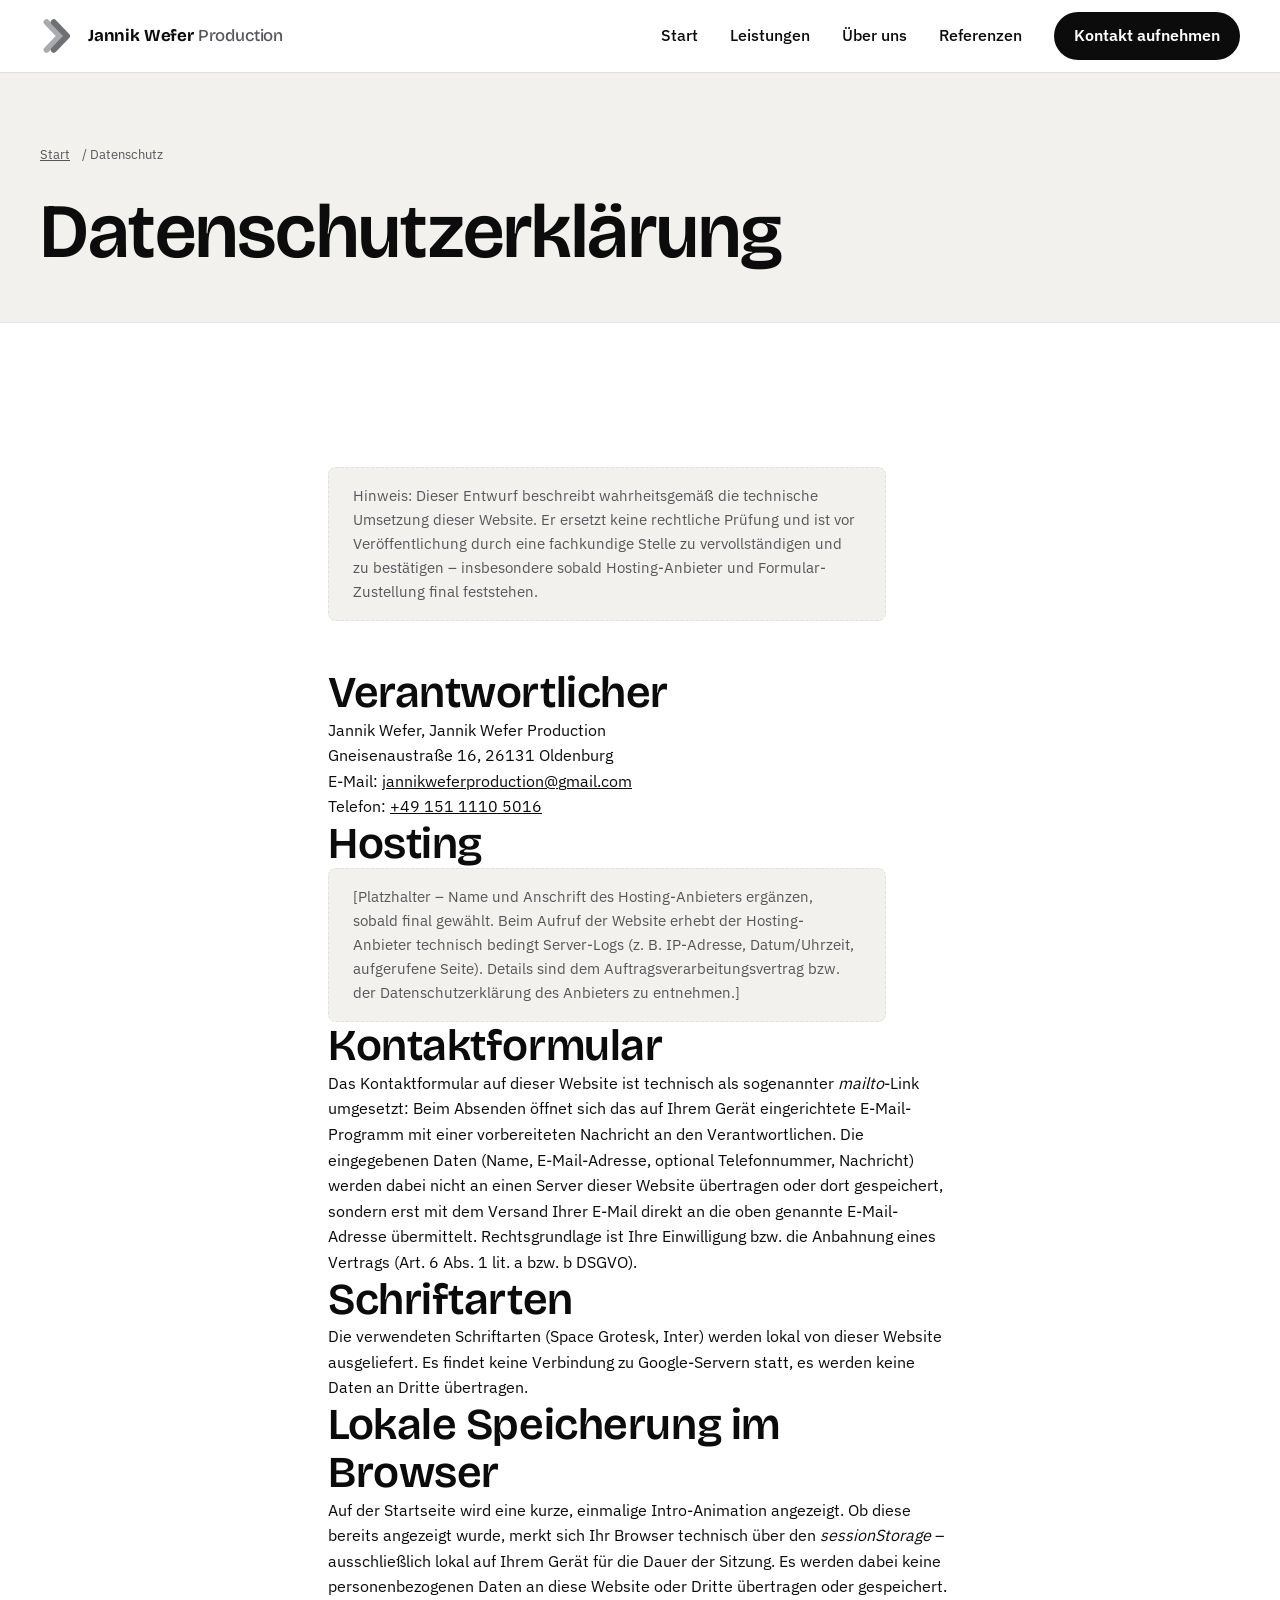
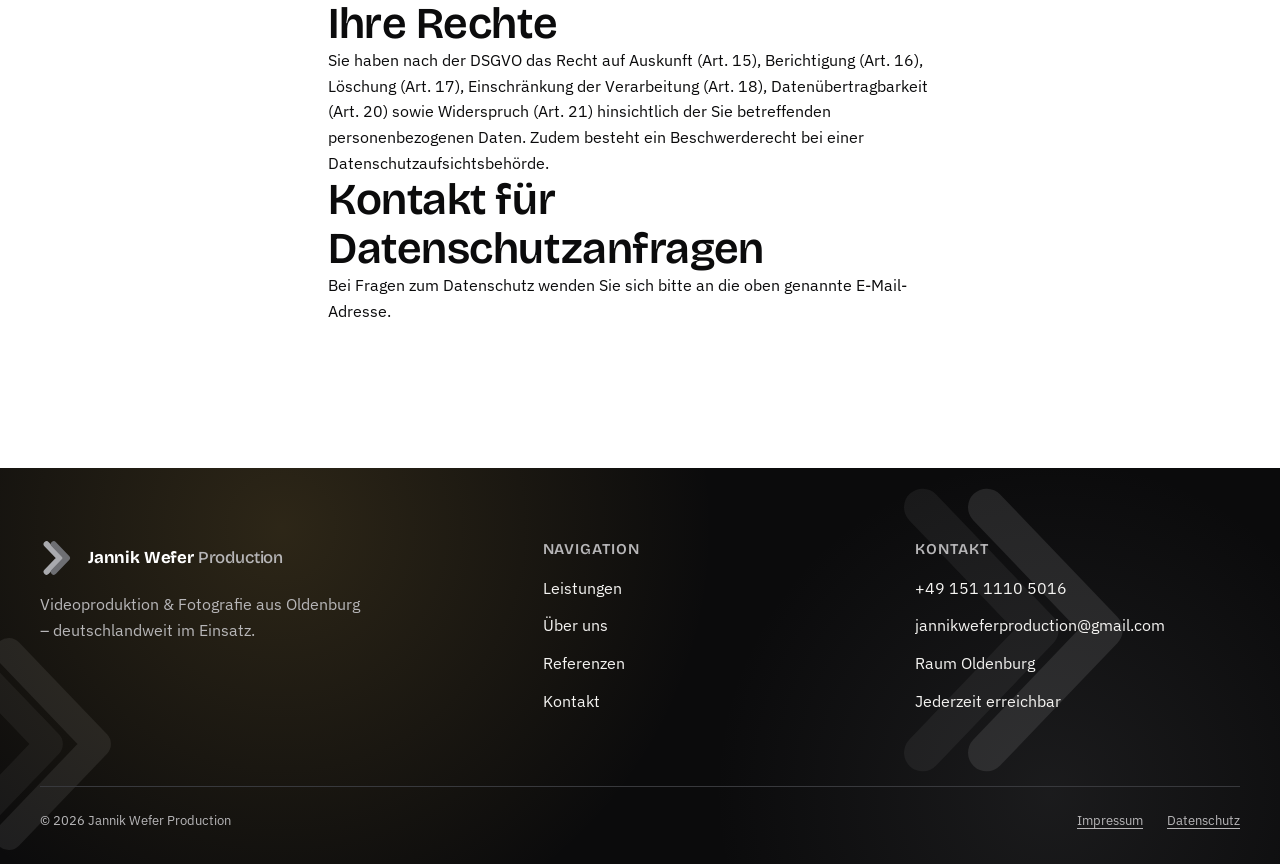
==== commit 522f980f: "Fix phone number sitewide; make hero motion continuous, not hover-only Phone number was missing a di" ====
--- a/datenschutz/index.html
+++ b/datenschutz/index.html
@@ -59,7 +59,7 @@
           Jannik Wefer, Jannik Wefer Production<br>
           Gneisenaustraße 16, 26131 Oldenburg<br>
           E-Mail: <a href="mailto:jannikweferproduction@gmail.com">jannikweferproduction@gmail.com</a><br>
-          Telefon: <a href="tel:+491511105016">+49 151 1105016</a>
+          Telefon: <a href="tel:+4915111105016">+49 151 1110 5016</a>
         </p>
 
         <h2>Hosting</h2>
@@ -108,7 +108,7 @@
         <div>
           <h3>Kontakt</h3>
           <ul>
-            <li><a href="tel:+491511105016">+49 151 1105016</a></li>
+            <li><a href="tel:+4915111105016">+49 151 1110 5016</a></li>
             <li><a href="mailto:jannikweferproduction@gmail.com">jannikweferproduction@gmail.com</a></li>
             <li>Raum Oldenburg</li>
             <li>Jederzeit erreichbar</li>
--- a/assets/css/styles.css
+++ b/assets/css/styles.css
@@ -170,6 +170,15 @@
   background: var(--color-accent);
   color: var(--color-black);
 }
+/* Sanfter, dauerhafter Puls auf dem Haupt-CTA im Hero – lenkt den Blick
+   zur wichtigsten Handlung, auch ohne dass jemand die Maus bewegt. */
+.hero .btn--accent {
+  animation: cta-pulse 3.4s ease-out infinite;
+}
+@keyframes cta-pulse {
+  0%, 100% { box-shadow: 0 0 0 0 rgba(200,162,74,0.4); }
+  60% { box-shadow: 0 0 0 12px rgba(200,162,74,0); }
+}
 .btn--dark {
   background: var(--color-black);
   color: var(--color-white);
@@ -221,7 +230,14 @@
   letter-spacing: -0.01em;
   white-space: nowrap;
 }
-.brand__mark { width: 2.25rem; height: 2.25rem; flex-shrink: 0; }
+.brand__mark {
+  width: 2.25rem; height: 2.25rem; flex-shrink: 0;
+  animation: mark-float 4.5s ease-in-out infinite;
+}
+@keyframes mark-float {
+  0%, 100% { transform: translateY(0); }
+  50% { transform: translateY(-2px); }
+}
 .brand__name em { font-style: normal; color: var(--color-text-muted); font-weight: 500; }
 
 .nav-toggle {
@@ -343,13 +359,23 @@
   padding-block: var(--space-8) var(--space-7);
   overflow: clip;
 }
+/* Kontinuierlich wanderndes Lichtband – macht den Hero-Bereich auch ohne
+   Mausbewegung sichtbar "lebendig", statt nur beim Hover zu reagieren. */
 .hero::after {
   content: "";
   position: absolute;
-  inset: 0;
+  top: -60%; left: -70%;
+  width: 240%; height: 220%;
   background:
-    linear-gradient(115deg, transparent 40%, rgba(200,162,74,0.14) 55%, transparent 70%);
+    linear-gradient(115deg, transparent 42%, rgba(200,162,74,0.22) 50%, transparent 58%);
   pointer-events: none;
+  animation: sheen-sweep 9s ease-in-out infinite;
+  will-change: transform;
+}
+@keyframes sheen-sweep {
+  0%, 18% { transform: translate3d(-14%, -8%, 0); }
+  55% { transform: translate3d(14%, 8%, 0); }
+  100% { transform: translate3d(-14%, -8%, 0); }
 }
 .hero__inner { position: relative; max-width: 46rem; }
 .hero h1 { margin-block: var(--space-3); }
@@ -391,12 +417,12 @@
 }
 .hero::before, .intro::before {
   filter: blur(4px);
-  animation: scene-drift 26s ease-in-out infinite alternate;
+  animation: scene-drift 16s ease-in-out infinite alternate;
   will-change: transform;
 }
 @keyframes scene-drift {
   0% { transform: translate3d(0,0,0) scale(1); }
-  100% { transform: translate3d(-1.5%, 1.5%, 0) scale(1.06); }
+  100% { transform: translate3d(-4%, 4%, 0) scale(1.1); }
 }
 
 /* Grobkörniger Filmlook über der gesamten Seite: fixiert und nicht
@@ -751,6 +777,13 @@
   html { scroll-behavior: auto; }
   .intro { display: none !important; }
   .intro__path { animation: none; }
+  /* Dauerschleifen müssen explizit abgeschaltet werden: eine nahe-Null
+     Dauer lässt eine "infinite"-Animation nur extrem schnell weiterlaufen,
+     statt sie einzufrieren. */
+  .hero::before, .hero::after, .intro::before,
+  .hero .btn--accent, .brand__mark {
+    animation: none !important;
+  }
   * { animation-duration: 0.001ms !important; transition-duration: 0.001ms !important; }
 }
 
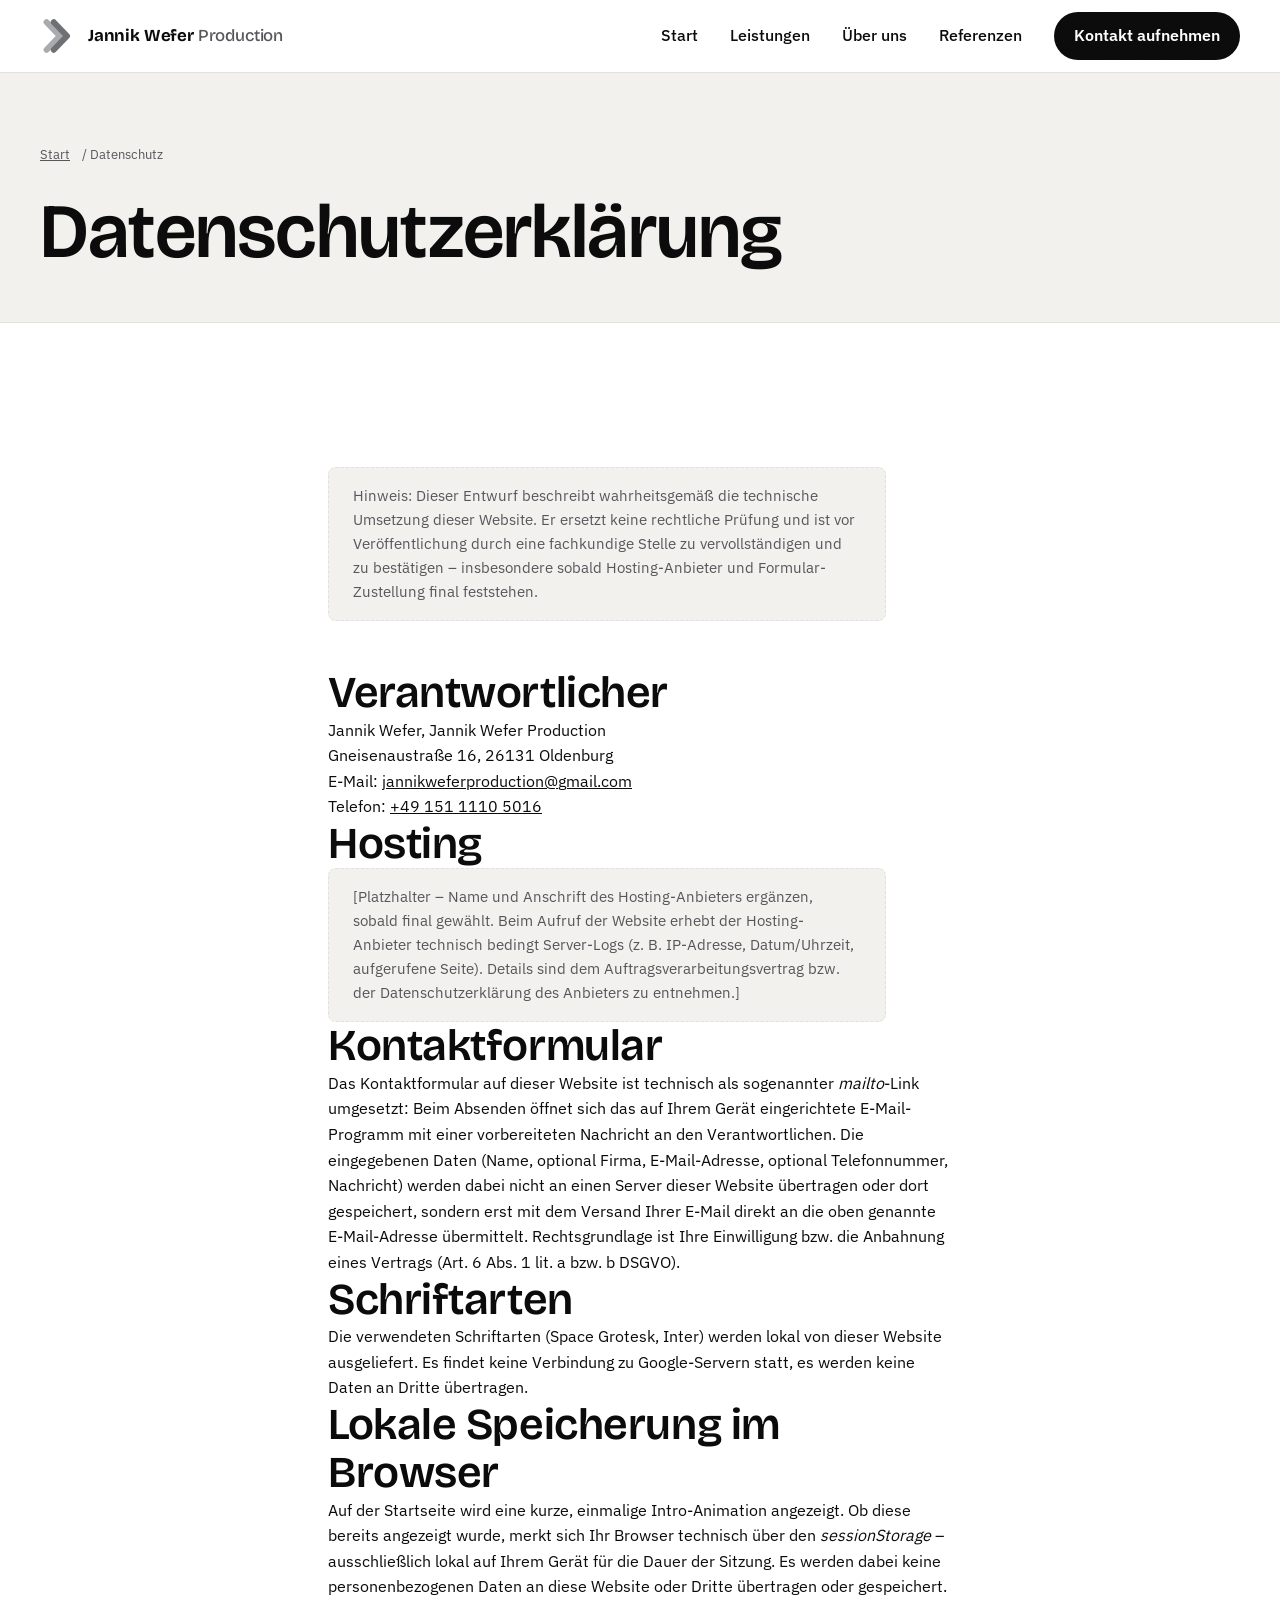
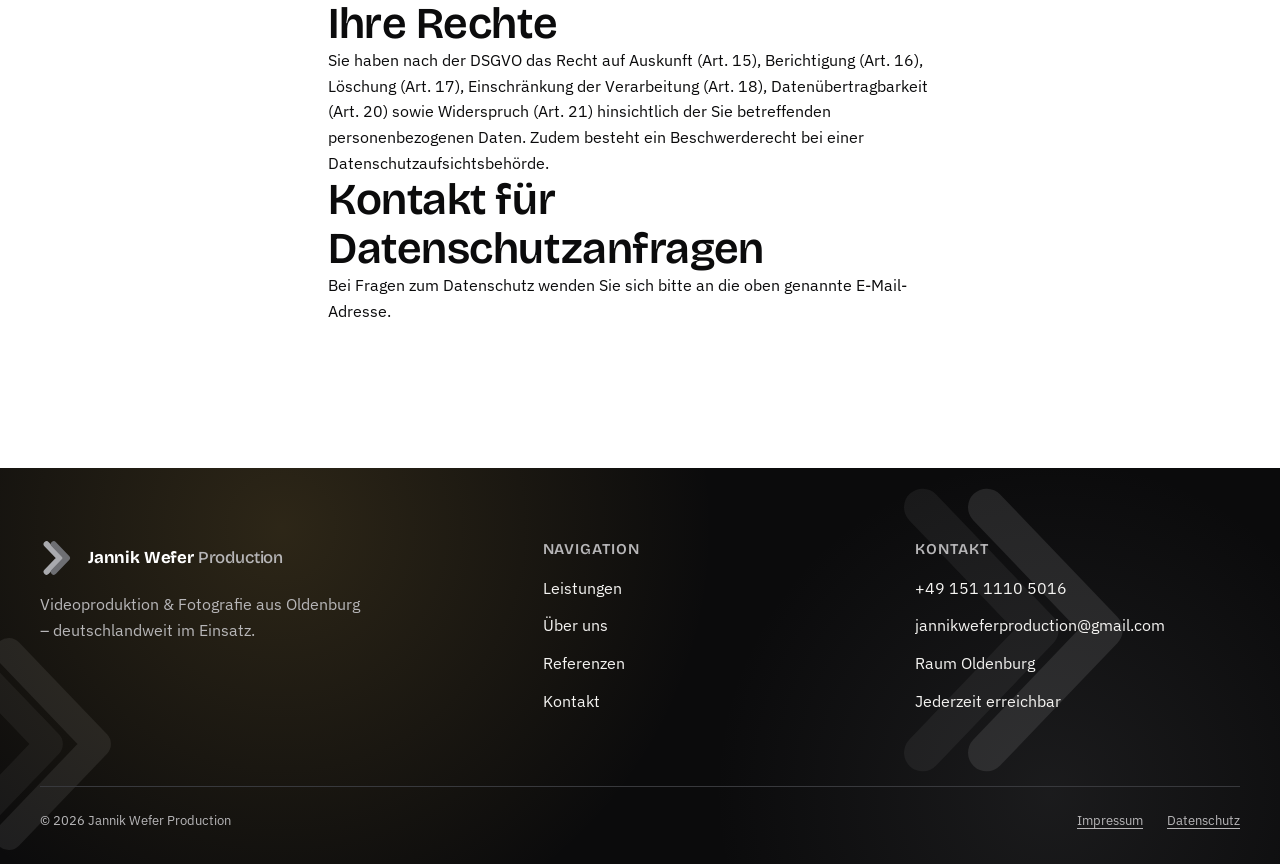
==== commit acf4cfd1: "Startseite: Hero-Split-Layout, Trust-Strip, deutlicheres Karten-Hover Strukturelle Auffrischung der " ====
--- a/datenschutz/index.html
+++ b/datenschutz/index.html
@@ -66,7 +66,7 @@
         <p class="placeholder-note reveal" style="display:block;">[Platzhalter – Name und Anschrift des Hosting-Anbieters ergänzen, sobald final gewählt. Beim Aufruf der Website erhebt der Hosting-Anbieter technisch bedingt Server-Logs (z. B. IP-Adresse, Datum/Uhrzeit, aufgerufene Seite). Details sind dem Auftragsverarbeitungsvertrag bzw. der Datenschutzerklärung des Anbieters zu entnehmen.]</p>
 
         <h2>Kontaktformular</h2>
-        <p>Das Kontaktformular auf dieser Website ist technisch als sogenannter <em>mailto</em>-Link umgesetzt: Beim Absenden öffnet sich das auf Ihrem Gerät eingerichtete E-Mail-Programm mit einer vorbereiteten Nachricht an den Verantwortlichen. Die eingegebenen Daten (Name, E-Mail-Adresse, optional Telefonnummer, Nachricht) werden dabei nicht an einen Server dieser Website übertragen oder dort gespeichert, sondern erst mit dem Versand Ihrer E-Mail direkt an die oben genannte E-Mail-Adresse übermittelt. Rechtsgrundlage ist Ihre Einwilligung bzw. die Anbahnung eines Vertrags (Art. 6 Abs. 1 lit. a bzw. b DSGVO).</p>
+        <p>Das Kontaktformular auf dieser Website ist technisch als sogenannter <em>mailto</em>-Link umgesetzt: Beim Absenden öffnet sich das auf Ihrem Gerät eingerichtete E-Mail-Programm mit einer vorbereiteten Nachricht an den Verantwortlichen. Die eingegebenen Daten (Name, optional Firma, E-Mail-Adresse, optional Telefonnummer, Nachricht) werden dabei nicht an einen Server dieser Website übertragen oder dort gespeichert, sondern erst mit dem Versand Ihrer E-Mail direkt an die oben genannte E-Mail-Adresse übermittelt. Rechtsgrundlage ist Ihre Einwilligung bzw. die Anbahnung eines Vertrags (Art. 6 Abs. 1 lit. a bzw. b DSGVO).</p>
 
         <h2>Schriftarten</h2>
         <p>Die verwendeten Schriftarten (Space Grotesk, Inter) werden lokal von dieser Website ausgeliefert. Es findet keine Verbindung zu Google-Servern statt, es werden keine Daten an Dritte übertragen.</p>
--- a/assets/css/styles.css
+++ b/assets/css/styles.css
@@ -39,7 +39,6 @@
   .btn--dark:hover { background: var(--color-ink); }
   .btn--ghost:hover { background: rgba(11,11,12,0.06); }
   .on-dark .btn--ghost:hover { background: rgba(255,255,255,0.1); }
-  .card--service:hover { border-color: var(--color-graphite); }
   .site-nav a:not(.nav-cta):hover::after { right: 0; }
   .footer-grid a:hover { color: var(--color-accent); }
   .intro__skip:hover { color: var(--color-text-on-dark); border-color: var(--color-silver); }
@@ -48,8 +47,21 @@
      Ohne echtes Hover (Touch) bleibt die Karte flach. */
   .card--service {
     transform: perspective(900px) rotateX(var(--tilt-x, 0deg)) rotateY(var(--tilt-y, 0deg)) translateY(var(--tilt-lift, 0px));
-    transition: transform 320ms var(--ease-out), border-color var(--dur-base) var(--ease-standard);
+    transition: transform 320ms var(--ease-out), border-color var(--dur-base) var(--ease-standard), box-shadow var(--dur-base) var(--ease-standard);
   }
+  /* Deutlich sichtbares Vergrößern beim Überfahren – die Karte hebt sich
+     spürbar aus dem Raster, statt sich nur minimal zu neigen. Spezifität
+     bewusst über den Typ-Selektor "a" angehoben: ".reveal.is-visible"
+     setzt ebenfalls "transform" mit gleicher Klassen-Spezifität – ohne den
+     Zusatz würde je nach Regel-Reihenfolge im Stylesheet zufällig die
+     Scroll-Reveal-Regel gewinnen und den Hover-Effekt stumm überschreiben. */
+  a.card--service:hover {
+    border-color: var(--color-graphite);
+    transform: perspective(900px) rotateX(var(--tilt-x, 0deg)) rotateY(var(--tilt-y, 0deg)) translateY(calc(var(--tilt-lift, 0px) - 6px)) scale(1.06);
+    box-shadow: var(--shadow-lg);
+    z-index: 2;
+  }
+  a.card--service:hover .arrow { transform: translateX(4px); }
 
   /* Magnetischer Zug auf den primären CTAs */
   .btn--accent, .btn--dark {
@@ -377,7 +389,14 @@
   55% { transform: translate3d(14%, 8%, 0); }
   100% { transform: translate3d(-14%, -8%, 0); }
 }
-.hero__inner { position: relative; max-width: 46rem; }
+.hero__inner {
+  position: relative;
+  display: grid;
+  gap: var(--space-6);
+  align-items: center;
+}
+.hero__text { max-width: 46rem; }
+.hero__highlight { color: var(--color-accent); }
 .hero h1 { margin-block: var(--space-3); }
 .hero .lead { color: var(--color-text-on-dark-muted); }
 .hero__actions {
@@ -385,6 +404,108 @@
   flex-wrap: wrap;
   gap: var(--space-3);
   margin-top: var(--space-5);
+}
+
+/* Showreel-Rahmen: ehrlicher Platzhalter für die künftige Video-Kachel –
+   nutzt das Marken-Chevron statt erfundener Foto-/Videoinhalte, deutlich
+   als "in Vorbereitung" gekennzeichnet. Nur ab Desktop sichtbar, damit auf
+   Mobile Überschrift und CTA ohne Umweg erreichbar bleiben. */
+.hero__visual { display: none; }
+@media (min-width: 60rem) {
+  .hero__inner {
+    grid-template-columns: minmax(0, 1.05fr) minmax(0, 0.95fr);
+    gap: var(--space-8);
+  }
+  .hero__visual { display: block; }
+}
+.showreel-frame {
+  position: relative;
+  aspect-ratio: 4 / 5;
+  max-width: 26rem;
+  margin-inline: auto;
+  border-radius: var(--radius-lg);
+  border: 1px solid var(--color-border-dark);
+  background: linear-gradient(155deg, var(--color-ink) 0%, var(--color-black) 100%);
+  overflow: hidden;
+  display: flex;
+  flex-direction: column;
+  align-items: center;
+  justify-content: center;
+  gap: var(--space-4);
+  isolation: isolate;
+}
+.showreel-frame::before {
+  content: "";
+  position: absolute;
+  inset: 0;
+  background: linear-gradient(120deg, transparent 40%, rgba(200,162,74,0.18) 50%, transparent 60%);
+  animation: sheen-sweep 7s ease-in-out infinite;
+  will-change: transform;
+}
+.showreel-frame__chevron {
+  position: absolute;
+  width: 70%;
+  height: auto;
+  opacity: 0.14;
+  color: var(--color-silver);
+}
+.showreel-frame__chevron path { stroke: currentColor; }
+.showreel-frame__play {
+  position: relative;
+  z-index: 1;
+  width: 4.5rem;
+  height: 4.5rem;
+  flex-shrink: 0;
+  border-radius: 50%;
+  background: var(--color-accent);
+  color: var(--color-black);
+  display: flex;
+  align-items: center;
+  justify-content: center;
+  box-shadow: var(--shadow-lg);
+}
+.showreel-frame__label {
+  position: relative;
+  z-index: 1;
+  font-size: var(--fs-100);
+  letter-spacing: 0.02em;
+  color: var(--color-text-on-dark-muted);
+  text-align: center;
+  padding-inline: var(--space-4);
+}
+
+/* ---- Trust-Strip: kompakte Fakten-Leiste direkt unter dem Hero ----------- */
+.trust-strip {
+  background: var(--color-bg-alt);
+  border-bottom: 1px solid var(--color-border);
+  padding-block: var(--space-5);
+}
+.trust-strip__inner {
+  display: grid;
+  gap: var(--space-4);
+  grid-template-columns: repeat(2, 1fr);
+  text-align: center;
+}
+@media (min-width: 48rem) {
+  .trust-strip__inner { grid-template-columns: repeat(4, 1fr); }
+  .trust-strip__item:not(:first-child) {
+    border-left: 1px solid var(--color-border);
+    padding-left: var(--space-4);
+  }
+}
+.trust-strip__item {
+  display: flex;
+  flex-direction: column;
+  gap: 0.2rem;
+}
+.trust-strip__item strong {
+  font-family: var(--font-display);
+  font-size: var(--fs-500);
+  color: var(--color-black);
+}
+.trust-strip__item span {
+  font-size: var(--fs-100);
+  color: var(--color-text-muted);
 }
 
 /* ---- Cinematic Scene: wiederkehrende Bildsprache auf dunklen Flächen ------
@@ -453,15 +574,31 @@
   text-decoration: none;
   color: inherit;
   transition: border-color var(--dur-base) var(--ease-standard),
-              transform var(--dur-base) var(--ease-standard);
-}
+              transform var(--dur-base) var(--ease-standard),
+              box-shadow var(--dur-base) var(--ease-standard);
+}
+/* Tastatur-Fokus erhält dieselbe deutliche Vergrößerung wie der Maus-Hover,
+   unabhängig vom Hover-Feature-Gate (siehe oben), damit die Karte für alle
+   Eingabearten spürbar reagiert. */
+a.card--service:focus-visible {
+  border-color: var(--color-graphite);
+  transform: perspective(900px) rotateX(var(--tilt-x, 0deg)) rotateY(var(--tilt-y, 0deg)) translateY(calc(var(--tilt-lift, 0px) - 6px)) scale(1.06);
+  box-shadow: var(--shadow-lg);
+  z-index: 2;
+}
+a.card--service:focus-visible .arrow { transform: translateX(4px); }
 .card--service .num {
   font-family: var(--font-display);
   color: var(--color-silver);
   font-size: var(--fs-500);
 }
 .card--service h3 { margin-top: var(--space-1); }
-.card--service .arrow { margin-top: auto; font-family: var(--font-display); }
+.card--service .arrow {
+  margin-top: auto;
+  font-family: var(--font-display);
+  display: inline-block;
+  transition: transform var(--dur-base) var(--ease-standard);
+}
 
 .usp-list { display: grid; gap: var(--space-4); }
 @media (min-width: 40rem) { .usp-list { grid-template-columns: repeat(2, 1fr); } }
@@ -722,7 +859,12 @@
               visibility var(--dur-slow);
 }
 .intro[hidden] { display: none; }
-.intro.is-leaving { opacity: 0; visibility: hidden; }
+/* "pointer-events" ist keine der übergangenen Eigenschaften (siehe
+   .intro { transition: ... }) und greift daher sofort – nötig, weil ein
+   "visibility"-Übergang den berechneten Wert laut Spezifikation erst am
+   Ende der Transition umschaltet und die Fläche sonst bis zu var(--dur-slow)
+   lang weiterhin Klicks/Hover auf darunterliegende Inhalte abfängt. */
+.intro.is-leaving { opacity: 0; visibility: hidden; pointer-events: none; }
 .intro.is-leaving .intro__chevron,
 .intro.is-leaving .intro__glow {
   transform: scale(1.1);
@@ -781,7 +923,7 @@
      Dauer lässt eine "infinite"-Animation nur extrem schnell weiterlaufen,
      statt sie einzufrieren. */
   .hero::before, .hero::after, .intro::before,
-  .hero .btn--accent, .brand__mark {
+  .hero .btn--accent, .brand__mark, .showreel-frame::before {
     animation: none !important;
   }
   * { animation-duration: 0.001ms !important; transition-duration: 0.001ms !important; }
